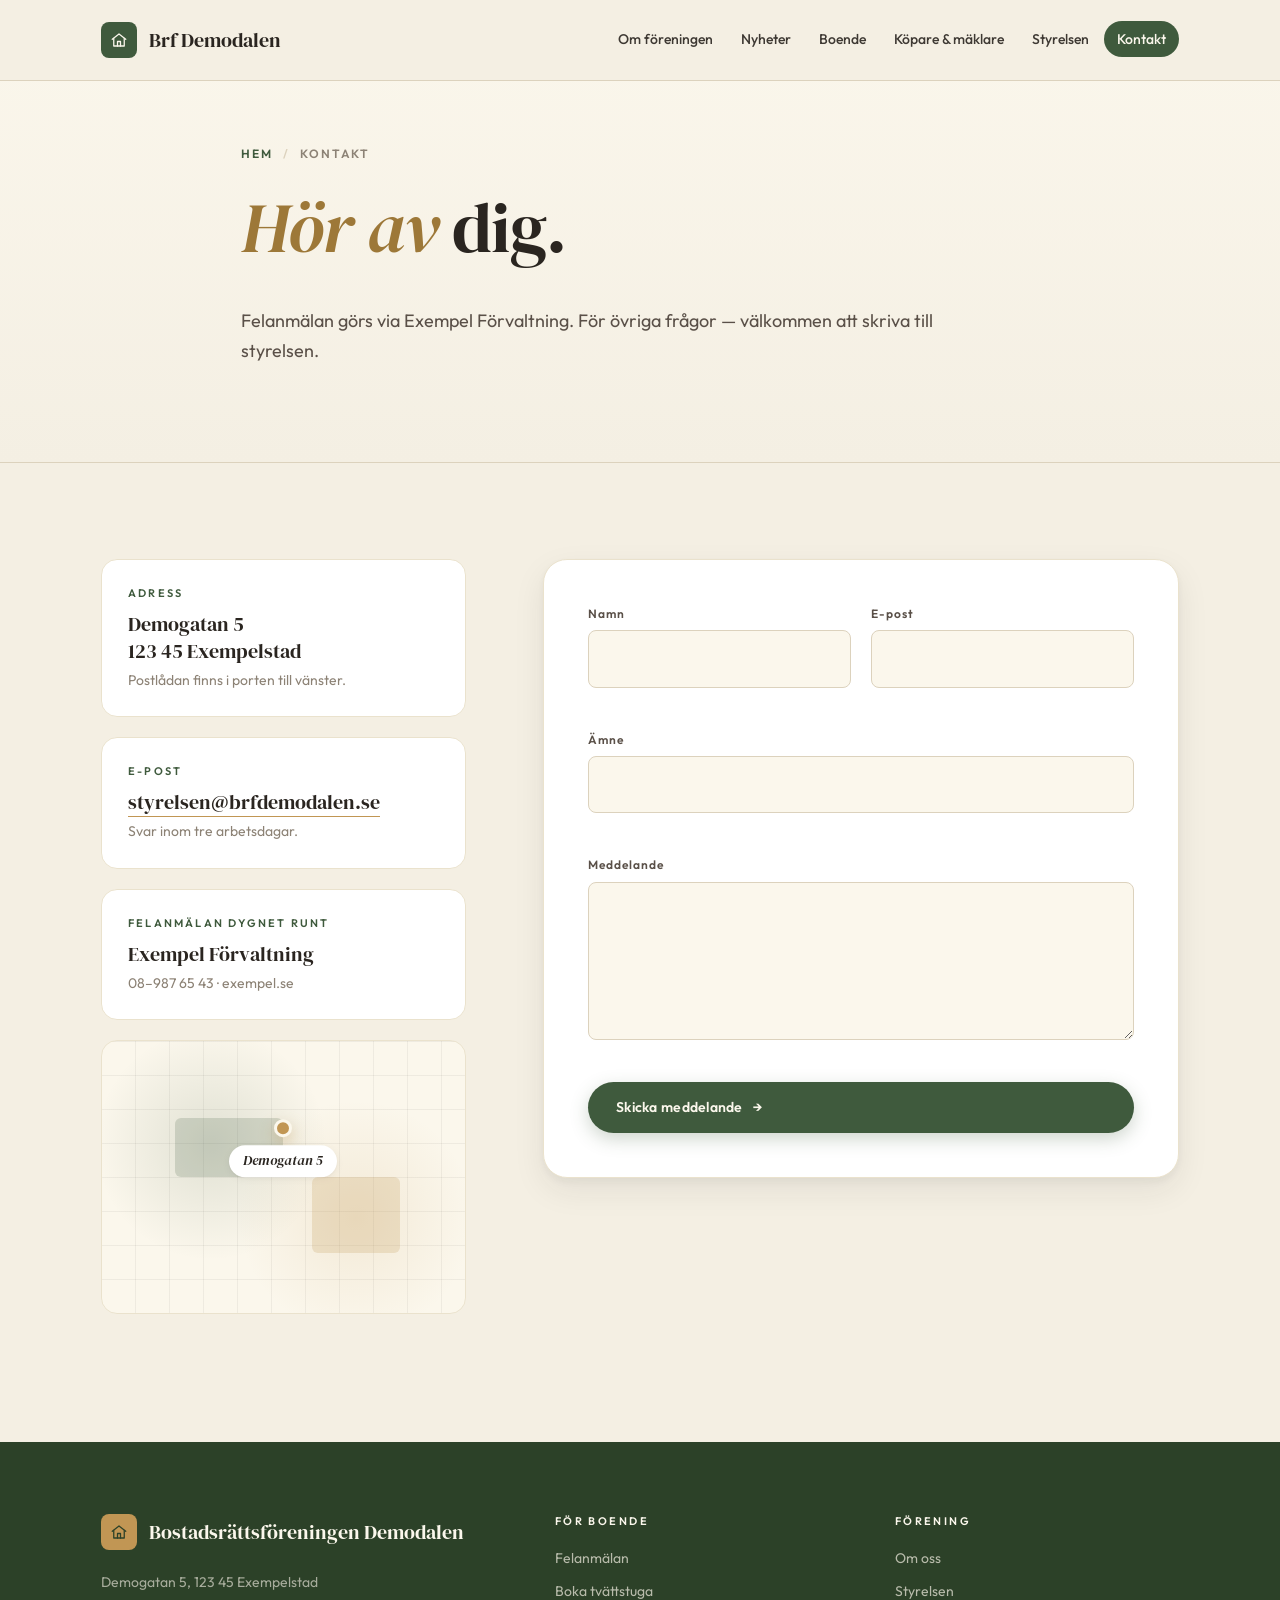
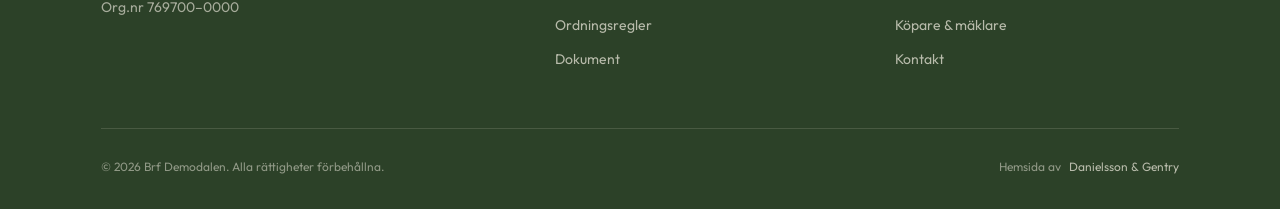
==== kontakt.html @ 68dda65b "Add files via upload" ====
<!DOCTYPE html>
<html lang="sv">
<head>
<meta charset="UTF-8" />
<meta name="viewport" content="width=device-width, initial-scale=1.0" />
<title>Kontakt — Brf Demodalen</title>
<meta name="description" content="Kontakta styrelsen i Brf Demodalen. Adress, e-post och kontaktformulär." />
<link rel="preconnect" href="https://fonts.googleapis.com" />
<link rel="preconnect" href="https://fonts.gstatic.com" crossorigin />
<link href="https://fonts.googleapis.com/css2?family=DM+Serif+Display:ital@0;1&family=Outfit:wght@300;400;500;600;700&display=swap" rel="stylesheet" />
<link rel="stylesheet" href="styles.css" />
</head>
<body class="subpage">

<nav class="nav" id="nav" aria-label="Huvudmeny">
  <div class="nav-inner">
    <a href="index.html" class="brand" aria-label="Brf Demodalen — hem">
      <span class="brand-mark"><svg viewBox="0 0 24 24" fill="none" stroke="currentColor" stroke-width="1.7" stroke-linecap="round" stroke-linejoin="round" aria-hidden="true"><path d="M3 11l9-7 9 7"/><path d="M5 10v10h14V10"/><path d="M10 20v-6h4v6"/></svg></span>
      <span>Brf Demodalen</span>
    </a>
    <ul class="nav-links" id="navLinks">
      <li><a href="om.html" data-nav>Om föreningen</a></li>
      <li><a href="nyheter.html" data-nav>Nyheter</a></li>
      <li><a href="boende.html" data-nav>Boende</a></li>
      <li><a href="kopare.html" data-nav>Köpare &amp; mäklare</a></li>
      <li><a href="styrelsen.html" data-nav>Styrelsen</a></li>
      <li><a href="kontakt.html" data-nav>Kontakt</a></li>
    </ul>
    <button class="nav-toggle" id="navToggle" aria-label="Öppna meny" aria-expanded="false"><span></span></button>
  </div>
</nav>

<header class="page-header">
  <div class="container">
    <span class="crumb"><a href="index.html">Hem</a><span class="sep">/</span><span>Kontakt</span></span>
    <h1><em>Hör av</em> dig.</h1>
    <p class="lede">Felanmälan görs via Exempel Förvaltning. För övriga frågor — välkommen att skriva till styrelsen.</p>
  </div>
</header>

<section class="first">
  <div class="container">
    <div class="contact-grid">
      <div class="contact-info reveal">
        <div class="info-block">
          <div class="info-label">Adress</div>
          <div class="info-value">Demogatan 5<br/>123 45 Exempelstad</div>
          <div class="info-sub">Postlådan finns i porten till vänster.</div>
        </div>
        <div class="info-block">
          <div class="info-label">E-post</div>
          <div class="info-value"><a href="mailto:styrelsen@brfdemodalen.se">styrelsen@brfdemodalen.se</a></div>
          <div class="info-sub">Svar inom tre arbetsdagar.</div>
        </div>
        <div class="info-block">
          <div class="info-label">Felanmälan dygnet runt</div>
          <div class="info-value">Exempel Förvaltning</div>
          <div class="info-sub">08–987 65 43 · exempel.se</div>
        </div>
        <div class="map" role="img" aria-label="Karta över Demogatan 5">
          <div class="map-pin">
            <div class="pin-dot"></div>
            <div class="pin-label">Demogatan 5</div>
          </div>
        </div>
      </div>

      <form class="contact-form reveal delay-1" id="contactForm" novalidate>
        <div class="form-row">
          <div class="field">
            <label for="f-name">Namn</label>
            <input id="f-name" name="name" type="text" autocomplete="name" required />
            <div class="err" data-err></div>
          </div>
          <div class="field">
            <label for="f-email">E-post</label>
            <input id="f-email" name="email" type="email" autocomplete="email" required />
            <div class="err" data-err></div>
          </div>
        </div>
        <div class="field">
          <label for="f-subject">Ämne</label>
          <input id="f-subject" name="subject" type="text" required />
          <div class="err" data-err></div>
        </div>
        <div class="field">
          <label for="f-message">Meddelande</label>
          <textarea id="f-message" name="message" rows="5" required></textarea>
          <div class="err" data-err></div>
        </div>
        <button type="submit" class="btn">Skicka meddelande</button>
        <div class="form-success" id="formSuccess">
          Tack för ditt meddelande. Styrelsen återkommer inom kort.
        </div>
      </form>
    </div>
  </div>
</section>

<footer>
  <div class="container">
    <div class="footer-grid">
      <div class="footer-brand">
        <div class="brand">
          <span class="brand-mark"><svg viewBox="0 0 24 24" fill="none" stroke="currentColor" stroke-width="1.7" stroke-linecap="round" stroke-linejoin="round" aria-hidden="true"><path d="M3 11l9-7 9 7"/><path d="M5 10v10h14V10"/><path d="M10 20v-6h4v6"/></svg></span>
          <span>Bostadsrättsföreningen Demodalen</span>
        </div>
        <p>Demogatan 5, 123 45 Exempelstad<br/>Org.nr 769700–0000</p>
      </div>
      <div class="footer-col">
        <h4>För boende</h4>
        <ul>
          <li><a href="boende.html">Felanmälan</a></li>
          <li><a href="boende.html">Boka tvättstuga</a></li>
          <li><a href="boende.html">Ordningsregler</a></li>
          <li><a href="boende.html">Dokument</a></li>
        </ul>
      </div>
      <div class="footer-col">
        <h4>Förening</h4>
        <ul>
          <li><a href="om.html">Om oss</a></li>
          <li><a href="styrelsen.html">Styrelsen</a></li>
          <li><a href="kopare.html">Köpare &amp; mäklare</a></li>
          <li><a href="kontakt.html">Kontakt</a></li>
        </ul>
      </div>
    </div>
    <div class="footer-bottom">
      <span>© <span id="year"></span> Brf Demodalen. Alla rättigheter förbehållna.</span>
      <span class="built">Hemsida av <a href="#" target="_blank" rel="noopener">Danielsson &amp; Gentry</a></span>
    </div>
  </div>
</footer>

<script src="script.js"></script>
</body>
</html>
---- styles.css ----
/* ========================================================
   Brf Demodalen — Botanical edition
   moss green + ivory + ochre, DM Serif Display + Outfit
   ======================================================== */

:root {
  /* Palette */
  --moss: #3F5A3D;
  --moss-deep: #2C4128;
  --moss-soft: #6F8A6A;
  --moss-mist: #DCE2D2;
  --ochre: #C19654;
  --ochre-deep: #9D7838;
  --ochre-soft: #E5D2A8;
  --rose: #C9755A;          /* secondary warm */
  --ink: #2A2520;
  --ink-soft: #5A5048;
  --ink-faint: #8C8275;
  --paper: #F4EFE3;         /* warm ivory */
  --paper-soft: #FBF7EC;
  --surface: #FFFFFF;
  --rule: #DCD2BD;
  --rule-soft: #EAE2CD;

  --shadow-sm: 0 1px 2px rgba(42, 37, 32, .04), 0 2px 8px rgba(42, 37, 32, .05);
  --shadow-md: 0 3px 8px rgba(42, 37, 32, .05), 0 12px 32px rgba(42, 37, 32, .08);
  --shadow-lg: 0 6px 14px rgba(42, 37, 32, .07), 0 24px 56px rgba(42, 37, 32, .12);

  /* Typography */
  --serif: "DM Serif Display", "Iowan Old Style", Georgia, serif;
  --sans: "Outfit", -apple-system, BlinkMacSystemFont, "Segoe UI", sans-serif;

  /* Layout */
  --container: 1180px;
  --gutter: clamp(20px, 4vw, 56px);
  --section-y: clamp(80px, 10vw, 132px);

  /* Radii */
  --r-sm: 8px;
  --r: 16px;
  --r-lg: 24px;
  --r-pill: 999px;
}

*, *::before, *::after { box-sizing: border-box; }
html { scroll-behavior: smooth; -webkit-text-size-adjust: 100%; }
body {
  margin: 0;
  font-family: var(--sans);
  font-size: 16px;
  line-height: 1.7;
  color: var(--ink);
  background: var(--paper);
  -webkit-font-smoothing: antialiased;
  text-rendering: optimizeLegibility;
}
img { max-width: 100%; display: block; }
a { color: inherit; text-decoration: none; }
button { font: inherit; cursor: pointer; border: 0; background: transparent; color: inherit; }
input, textarea, select { font: inherit; color: inherit; }
::selection { background: var(--moss); color: var(--paper-soft); }

/* ===== Type ===== */
h1, h2, h3, h4 {
  margin: 0;
  font-family: var(--serif);
  font-weight: 400;
  color: var(--ink);
  letter-spacing: -0.01em;
}
h1 { line-height: 1; }
h2 { font-size: clamp(2.125rem, 4.4vw, 3.5rem); line-height: 1.08; }
h3 { font-size: 1.4rem; line-height: 1.25; }
h4 { font-size: 0.9rem; line-height: 1.35; font-weight: 600; font-family: var(--sans); letter-spacing: 0.01em; }
p { margin: 0 0 1em; }
p:last-child { margin-bottom: 0; }
em { font-style: italic; color: var(--ochre-deep); }

.eyebrow {
  display: inline-flex;
  align-items: center;
  gap: 12px;
  font-family: var(--sans);
  font-size: 12px;
  letter-spacing: 0.22em;
  text-transform: uppercase;
  font-weight: 600;
  color: var(--moss);
}
.eyebrow::before {
  content: "";
  width: 26px; height: 1.5px;
  background: var(--moss);
}

.lede {
  font-size: 1.125rem;
  color: var(--ink-soft);
  max-width: 62ch;
  line-height: 1.7;
  font-weight: 400;
}

/* ===== Layout ===== */
.container { max-width: var(--container); margin: 0 auto; padding: 0 var(--gutter); }
section { padding: var(--section-y) 0; position: relative; }
.section-head { display: grid; gap: 22px; max-width: 720px; margin-bottom: clamp(44px, 6vw, 72px); }
section.first { padding-top: clamp(56px, 8vw, 96px); }

/* ===== Nav ===== */
.nav {
  position: fixed;
  top: 0; left: 0; right: 0;
  z-index: 50;
  transition: background-color .3s ease, box-shadow .3s ease, color .3s ease;
  color: #fff;
}
.nav-inner {
  display: flex;
  align-items: center;
  justify-content: space-between;
  padding: 22px var(--gutter);
  max-width: var(--container);
  margin: 0 auto;
}
.brand {
  display: flex;
  align-items: center;
  gap: 12px;
  font-family: var(--serif);
  font-size: 1.25rem;
  font-weight: 400;
  letter-spacing: 0;
  white-space: nowrap;
}
.brand-mark {
  width: 36px; height: 36px;
  display: grid; place-items: center;
  background: var(--moss);
  color: var(--paper-soft);
  border-radius: var(--r-sm);
}
.brand-mark svg { width: 18px; height: 18px; }

.nav-links {
  display: flex;
  align-items: center;
  gap: 2px;
  list-style: none;
  margin: 0; padding: 0;
  font-size: 14px;
  font-weight: 500;
  white-space: nowrap;
}
.nav-links a {
  padding: 9px 13px;
  border-radius: var(--r-pill);
  opacity: .9;
  transition: background-color .2s ease, color .2s ease, opacity .2s ease;
}
.nav-links a:hover { opacity: 1; background: rgba(255,255,255,.14); }
.nav-links a.active {
  opacity: 1;
  background: var(--moss);
  color: var(--paper-soft);
}

.nav.scrolled,
body.subpage .nav {
  background: rgba(244, 239, 227, .94);
  backdrop-filter: saturate(160%) blur(14px);
  -webkit-backdrop-filter: saturate(160%) blur(14px);
  color: var(--ink);
  box-shadow: 0 1px 0 var(--rule);
}
.nav.scrolled .nav-links a:hover,
body.subpage .nav .nav-links a:hover { background: var(--moss-mist); }
.nav.scrolled .nav-links a.active,
body.subpage .nav .nav-links a.active { background: var(--moss); color: var(--paper-soft); }

.nav-toggle {
  display: none;
  width: 44px; height: 44px;
  align-items: center; justify-content: center;
  border-radius: var(--r-pill);
}
.nav-toggle span {
  display: block; width: 22px; height: 2px;
  background: currentColor; position: relative;
  transition: transform .25s ease, background .2s ease;
}
.nav-toggle span::before,
.nav-toggle span::after {
  content: ""; position: absolute; left: 0; right: 0; height: 2px;
  background: currentColor; transition: transform .25s ease;
}
.nav-toggle span::before { top: -7px; }
.nav-toggle span::after  { top:  7px; }
body.menu-open .nav-toggle span { background: transparent; }
body.menu-open .nav-toggle span::before { transform: translateY(7px) rotate(45deg); }
body.menu-open .nav-toggle span::after  { transform: translateY(-7px) rotate(-45deg); }

/* ===== Hero (start page) ===== */
.hero {
  position: relative;
  min-height: 100vh;
  display: grid;
  align-items: end;
  overflow: hidden;
  color: var(--paper-soft);
  padding: 0;
}
.hero-img {
  position: absolute; inset: 0;
  background-image: url("https://images.unsplash.com/photo-1605276374104-dee2a0ed3cd6?w=2400&q=80&auto=format&fit=crop");
  background-size: cover;
  background-position: center 55%;
}
.hero-overlay {
  position: absolute; inset: 0;
  background:
    linear-gradient(180deg, rgba(44,65,40,.35) 0%, rgba(44,65,40,.20) 35%, rgba(44,65,40,.55) 78%, rgba(44,65,40,.82) 100%);
}
.hero-content {
  position: relative;
  padding: clamp(140px, 16vh, 200px) var(--gutter) clamp(88px, 12vh, 140px);
  max-width: var(--container);
  margin: 0 auto;
  width: 100%;
}
.hero-eyebrow {
  display: inline-flex;
  align-items: center;
  gap: 14px;
  font-family: var(--sans);
  font-size: 12px;
  letter-spacing: 0.28em;
  text-transform: uppercase;
  font-weight: 600;
  color: var(--ochre-soft);
  margin-bottom: 28px;
}
.hero-eyebrow::before {
  content: "";
  width: 32px; height: 1.5px;
  background: var(--ochre);
}
.hero h1 {
  font-family: var(--serif);
  color: var(--paper-soft);
  font-size: clamp(3rem, 7.5vw, 6rem);
  line-height: 1.02;
  letter-spacing: -0.015em;
  margin-bottom: 28px;
  max-width: 14ch;
  font-weight: 400;
}
.hero h1 em {
  font-style: italic;
  color: var(--ochre-soft);
}
.hero-tagline {
  font-size: 1.125rem;
  color: rgba(244, 239, 227, .85);
  margin-bottom: 40px;
  max-width: 42ch;
  line-height: 1.6;
}
.hero-cta {
  display: inline-flex;
  align-items: center;
  gap: 10px;
  padding: 15px 28px;
  background: var(--paper-soft);
  color: var(--ink);
  border-radius: var(--r-pill);
  font-weight: 600;
  font-size: 14px;
  letter-spacing: 0.01em;
  transition: background .2s ease, transform .2s ease, color .2s ease;
}
.hero-cta:hover { background: var(--ochre); color: var(--ink); transform: translateY(-2px); }
.hero-cta::after { content: "→"; transition: transform .2s ease; }
.hero-cta:hover::after { transform: translateX(4px); }

.hero-meta {
  position: absolute;
  bottom: 28px;
  left: 0; right: 0;
  display: flex;
  justify-content: space-between;
  padding: 0 var(--gutter);
  font-size: 12px;
  letter-spacing: 0.18em;
  text-transform: uppercase;
  color: rgba(244,239,227,.72);
  font-weight: 500;
}

/* ===== Page header (subpages) ===== */
.page-header {
  padding-top: clamp(140px, 16vh, 200px);
  padding-bottom: clamp(56px, 8vw, 96px);
  background: linear-gradient(180deg, var(--paper-soft) 0%, var(--paper) 100%);
  position: relative;
}
.page-header::after {
  content: "";
  position: absolute;
  left: 0; right: 0; bottom: 0;
  height: 1px;
  background: var(--rule);
}
.page-header .container { display: grid; gap: 22px; max-width: 900px; }
.page-header .crumb {
  display: inline-flex;
  align-items: center;
  gap: 10px;
  font-size: 12px;
  letter-spacing: 0.16em;
  text-transform: uppercase;
  font-weight: 600;
  color: var(--ink-faint);
}
.page-header .crumb a { color: var(--moss); }
.page-header .crumb a:hover { color: var(--ink); }
.page-header .crumb .sep { color: var(--rule); }
.page-header h1 {
  font-family: var(--serif);
  font-weight: 400;
  font-size: clamp(2.5rem, 5.5vw, 4.5rem);
  line-height: 1.2;
  letter-spacing: -0.015em;
  max-width: 18ch;
  color: var(--ink);
  padding-bottom: 0.18em;
}
.page-header h1 em { font-style: italic; color: var(--ochre-deep); }

/* ===== About / facts ===== */
.about-grid {
  display: grid;
  grid-template-columns: 1.05fr 1fr;
  gap: clamp(40px, 6vw, 96px);
  align-items: start;
}
.about-copy p {
  font-size: 1.0625rem;
  line-height: 1.8;
  color: var(--ink-soft);
}
.about-copy p + p { margin-top: 1.1em; }

.facts {
  display: grid;
  grid-template-columns: 1fr 1fr;
  gap: 16px;
}
.fact {
  background: var(--surface);
  padding: 30px 28px;
  border-radius: var(--r);
  display: flex;
  flex-direction: column;
  gap: 16px;
  min-height: 200px;
  border: 1px solid var(--rule-soft);
  transition: transform .25s ease, box-shadow .25s ease, border-color .25s ease;
}
.fact:hover {
  transform: translateY(-3px);
  border-color: var(--moss-soft);
  box-shadow: var(--shadow-md);
}
.fact-icon {
  width: 44px; height: 44px;
  display: grid; place-items: center;
  background: var(--moss-mist);
  color: var(--moss-deep);
  border-radius: var(--r-sm);
}
.fact-icon svg { width: 22px; height: 22px; }
.fact-value {
  font-family: var(--serif);
  font-size: 2.5rem;
  line-height: 1;
  color: var(--ink);
  font-weight: 400;
}
.fact-label {
  font-size: 12px;
  letter-spacing: 0.16em;
  text-transform: uppercase;
  color: var(--ink-faint);
  margin-top: auto;
  font-weight: 600;
}

/* ===== News ===== */
.news { background: var(--paper-soft); }
.news-head {
  display: flex;
  align-items: flex-end;
  justify-content: space-between;
  gap: 32px;
  margin-bottom: clamp(40px, 6vw, 64px);
}
.news-head .section-head { margin-bottom: 0; }
.news-grid {
  display: grid;
  grid-template-columns: repeat(3, 1fr);
  gap: 22px;
}
.news-card {
  background: var(--surface);
  border-radius: var(--r);
  padding: 32px 28px;
  display: flex;
  flex-direction: column;
  gap: 14px;
  border: 1px solid var(--rule-soft);
  transition: transform .25s ease, box-shadow .25s ease, border-color .25s ease;
}
.news-card:hover {
  transform: translateY(-3px);
  border-color: var(--moss-soft);
  box-shadow: var(--shadow-md);
}
.news-date {
  display: inline-flex;
  align-self: flex-start;
  align-items: center;
  gap: 8px;
  font-size: 12px;
  letter-spacing: 0.16em;
  text-transform: uppercase;
  color: var(--moss);
  font-weight: 600;
}
.news-date::before {
  content: "";
  width: 6px; height: 6px;
  background: var(--ochre);
  border-radius: 50%;
}
.news-card h3 { font-family: var(--serif); font-size: 1.5rem; line-height: 1.2; font-weight: 400; }
.news-card p { color: var(--ink-soft); font-size: 0.97rem; line-height: 1.7; }
.news-link {
  margin-top: auto;
  padding-top: 12px;
  font-size: 13px;
  color: var(--moss);
  font-weight: 600;
  letter-spacing: 0.02em;
  display: inline-flex;
  align-items: center;
  gap: 8px;
}
.news-link::after { content: "→"; transition: transform .2s ease; }
.news-card:hover .news-link { color: var(--moss-deep); }
.news-card:hover .news-link::after { transform: translateX(4px); }

/* ===== Resident grid ===== */
.resident-grid {
  display: grid;
  grid-template-columns: repeat(3, 1fr);
  gap: 18px;
}
.resident-card {
  background: var(--surface);
  border: 1px solid var(--rule-soft);
  border-radius: var(--r);
  padding: 32px 28px;
  display: flex;
  flex-direction: column;
  gap: 22px;
  min-height: 230px;
  transition: border-color .25s ease, transform .25s ease, box-shadow .25s ease;
  position: relative;
  overflow: hidden;
}
.resident-card::before {
  content: "";
  position: absolute;
  left: 0; top: 0; bottom: 0;
  width: 4px;
  background: var(--moss);
  transform: scaleY(0);
  transform-origin: top;
  transition: transform .3s ease;
}
.resident-card:hover {
  border-color: var(--moss-soft);
  transform: translateY(-3px);
  box-shadow: var(--shadow-md);
}
.resident-card:hover::before { transform: scaleY(1); }
.resident-icon {
  width: 54px; height: 54px;
  display: grid; place-items: center;
  background: var(--moss-mist);
  color: var(--moss-deep);
  border-radius: var(--r-sm);
  transition: background .25s ease, color .25s ease;
}
.resident-icon svg { width: 26px; height: 26px; }
.resident-card:hover .resident-icon { background: var(--moss); color: var(--paper-soft); }

.resident-label {
  font-family: var(--serif);
  font-size: 1.4rem;
  color: var(--ink);
  font-weight: 400;
  line-height: 1.2;
}
.resident-meta {
  margin-top: auto;
  font-size: 13px;
  color: var(--ink-faint);
  display: flex;
  justify-content: space-between;
  align-items: center;
}
.resident-meta .arrow { color: var(--moss); transition: transform .2s ease; }
.resident-card:hover .arrow { transform: translateX(4px); }

/* ===== Buyers ===== */
.buyers {
  background: var(--moss);
  color: rgba(244,239,227,.9);
  position: relative;
}
/* Soft botanical wash */
.buyers::before {
  content: "";
  position: absolute;
  inset: 0;
  background:
    radial-gradient(circle at 85% 12%, rgba(193,150,84,.18) 0%, transparent 35%),
    radial-gradient(circle at 8% 90%, rgba(193,150,84,.12) 0%, transparent 35%);
  pointer-events: none;
}
.buyers .container { position: relative; }
.buyers h2 { color: var(--paper-soft); }
.buyers .eyebrow { color: var(--ochre-soft); }
.buyers .eyebrow::before { background: var(--ochre); }
.buyers .lede { color: rgba(244,239,227,.78); }

.buyers-grid {
  display: grid;
  grid-template-columns: 1.15fr 1fr;
  gap: clamp(40px, 6vw, 96px);
  align-items: start;
}
.buyers-stats {
  display: grid;
  grid-template-columns: 1fr 1fr 1fr;
  gap: 16px;
  margin-top: 48px;
}
.stat {
  background: rgba(255,255,255,.08);
  border-radius: var(--r);
  padding: 26px 22px;
  border: 1px solid rgba(255,255,255,.1);
}
.stat-value {
  font-family: var(--serif);
  font-size: 2.5rem;
  color: var(--paper-soft);
  line-height: 1;
  margin-bottom: 12px;
  font-weight: 400;
}
.stat-value sup {
  font-size: 0.42em;
  color: var(--ochre-soft);
  font-style: italic;
  margin-left: 3px;
  top: -1em;
  font-family: var(--sans);
  font-weight: 500;
}
.stat-label {
  font-size: 11px;
  letter-spacing: 0.2em;
  text-transform: uppercase;
  color: rgba(244,239,227,.62);
  font-weight: 600;
}

.downloads {
  display: flex;
  flex-direction: column;
  gap: 12px;
}
.download {
  background: rgba(255,255,255,.08);
  border-radius: var(--r);
  padding: 20px 22px;
  display: flex;
  align-items: center;
  gap: 18px;
  border: 1px solid rgba(255,255,255,.1);
  transition: background .25s ease, transform .2s ease;
}
.download:hover { background: rgba(255,255,255,.16); transform: translateX(4px); }
.download-icon {
  width: 46px; height: 46px;
  display: grid; place-items: center;
  background: var(--ochre);
  color: var(--moss-deep);
  border-radius: var(--r-sm);
  flex-shrink: 0;
}
.download-icon svg { width: 22px; height: 22px; }
.download-body { flex: 1; }
.download-title {
  font-family: var(--serif);
  font-size: 1.125rem;
  color: var(--paper-soft);
  line-height: 1.25;
  margin-bottom: 2px;
  font-weight: 400;
}
.download-meta {
  font-size: 11px;
  letter-spacing: 0.16em;
  text-transform: uppercase;
  color: rgba(244,239,227,.6);
  font-weight: 600;
}
.download-arrow { color: var(--ochre-soft); font-size: 22px; }

/* ===== Board ===== */
.board-grid {
  display: grid;
  grid-template-columns: repeat(5, 1fr);
  gap: 16px;
}
.board-card {
  background: var(--surface);
  border-radius: var(--r);
  border: 1px solid var(--rule-soft);
  padding: 28px 22px;
  display: flex;
  flex-direction: column;
  align-items: center;
  text-align: center;
  gap: 16px;
  min-height: 250px;
  transition: transform .25s ease, box-shadow .25s ease, border-color .25s ease;
}
.board-card:hover {
  transform: translateY(-3px);
  border-color: var(--moss-soft);
  box-shadow: var(--shadow-md);
}
.avatar {
  width: 72px; height: 72px;
  border-radius: 50%;
  background: var(--moss-mist);
  color: var(--moss-deep);
  display: grid;
  place-items: center;
  font-family: var(--serif);
  font-size: 1.5rem;
  font-weight: 400;
  letter-spacing: 0.02em;
  border: 2px solid var(--surface);
  box-shadow: 0 0 0 1px var(--rule-soft);
}
.board-name {
  font-family: var(--serif);
  font-size: 1.125rem;
  color: var(--ink);
  line-height: 1.25;
  font-weight: 400;
}
.board-role {
  font-size: 11px;
  letter-spacing: 0.2em;
  text-transform: uppercase;
  color: var(--ochre-deep);
  margin-top: -8px;
  font-weight: 600;
}
.board-tenure {
  font-size: 13px;
  color: var(--ink-faint);
  margin-top: auto;
}

/* ===== Contact ===== */
.contact-grid {
  display: grid;
  grid-template-columns: 1fr 1.2fr;
  gap: clamp(40px, 6vw, 80px);
  align-items: start;
}
.contact-info {
  display: flex;
  flex-direction: column;
  gap: 20px;
}
.info-block {
  background: var(--surface);
  padding: 24px 26px;
  border-radius: var(--r);
  border: 1px solid var(--rule-soft);
}
.info-block .info-label {
  font-size: 11px;
  letter-spacing: 0.2em;
  text-transform: uppercase;
  color: var(--moss);
  margin-bottom: 8px;
  font-weight: 600;
}
.info-block .info-value {
  font-family: var(--serif);
  font-size: 1.25rem;
  color: var(--ink);
  line-height: 1.35;
  font-weight: 400;
}
.info-block .info-value a {
  border-bottom: 1.5px solid var(--ochre);
  transition: color .2s ease, border-color .2s ease;
}
.info-block .info-value a:hover { color: var(--moss); border-bottom-color: var(--moss); }
.info-block .info-sub {
  font-size: 14px;
  color: var(--ink-faint);
  margin-top: 4px;
}

.map {
  aspect-ratio: 4/3;
  border-radius: var(--r);
  overflow: hidden;
  position: relative;
  background:
    radial-gradient(circle at 30% 38%, rgba(63, 90, 61, .14) 0%, transparent 38%),
    radial-gradient(circle at 70% 65%, rgba(193, 150, 84, .14) 0%, transparent 38%),
    repeating-linear-gradient(0deg, transparent 0, transparent 33px, rgba(42,37,32,.06) 33px, rgba(42,37,32,.06) 34px),
    repeating-linear-gradient(90deg, transparent 0, transparent 33px, rgba(42,37,32,.06) 33px, rgba(42,37,32,.06) 34px),
    var(--paper-soft);
  border: 1px solid var(--rule-soft);
}
.map::before {
  content: "";
  position: absolute;
  left: 20%; top: 28%; width: 30%; height: 22%;
  background: rgba(63, 90, 61, .18);
  border-radius: 6px;
}
.map::after {
  content: "";
  position: absolute;
  right: 18%; bottom: 22%; width: 24%; height: 28%;
  background: rgba(193, 150, 84, .22);
  border-radius: 6px;
}
.map-pin {
  position: absolute;
  left: 50%; top: 50%;
  transform: translate(-50%, -100%);
  text-align: center;
}
.map-pin .pin-dot {
  width: 18px; height: 18px;
  border-radius: 50%;
  background: var(--ochre);
  border: 3px solid var(--paper-soft);
  margin: 0 auto 8px;
  box-shadow: 0 6px 16px rgba(193,150,84,.45);
}
.map-pin .pin-label {
  font-family: var(--serif);
  font-style: italic;
  font-size: 14px;
  background: var(--surface);
  padding: 4px 14px;
  border-radius: var(--r-pill);
  white-space: nowrap;
  box-shadow: var(--shadow-sm);
  color: var(--ink);
}

.contact-form {
  background: var(--surface);
  padding: clamp(28px, 4vw, 44px);
  border-radius: var(--r-lg);
  border: 1px solid var(--rule-soft);
  box-shadow: var(--shadow-md);
  display: grid;
  gap: 20px;
}
.form-row { display: grid; gap: 20px; grid-template-columns: 1fr 1fr; }
.field { display: flex; flex-direction: column; gap: 6px; }
.field label {
  font-size: 12px;
  letter-spacing: 0.08em;
  color: var(--ink-soft);
  font-weight: 600;
}
.field input,
.field textarea,
.field select {
  background: var(--paper-soft);
  border: 1.5px solid var(--rule);
  padding: 14px 16px;
  font-size: 1rem;
  color: var(--ink);
  transition: border-color .2s ease, background .2s ease;
  border-radius: var(--r-sm);
  outline: none;
}
.field textarea { resize: vertical; min-height: 140px; line-height: 1.6; }
.field input:focus,
.field textarea:focus,
.field select:focus { border-color: var(--moss); background: var(--surface); }
.field.invalid input,
.field.invalid textarea { border-color: #B23B1F; }
.field .err {
  font-size: 12px;
  color: #B23B1F;
  min-height: 14px;
  margin-top: 2px;
  font-weight: 500;
}

.btn {
  display: inline-flex;
  align-items: center;
  gap: 10px;
  padding: 14px 28px;
  background: var(--moss);
  color: var(--paper-soft);
  border-radius: var(--r-pill);
  font-size: 14px;
  font-weight: 600;
  letter-spacing: 0.02em;
  transition: background .2s ease, transform .2s ease, box-shadow .2s ease;
  align-self: start;
  box-shadow: 0 6px 18px rgba(63,90,61,.25);
}
.btn:hover { background: var(--moss-deep); transform: translateY(-2px); box-shadow: 0 10px 24px rgba(63,90,61,.32); }
.btn::after { content: "→"; transition: transform .2s ease; }
.btn:hover::after { transform: translateX(4px); }
.btn-ghost {
  background: transparent;
  color: var(--ink);
  border: 1.5px solid var(--ink);
  box-shadow: none;
}
.btn-ghost:hover { background: var(--ink); color: var(--paper-soft); box-shadow: none; }

.form-success {
  margin-top: 4px;
  padding: 16px 20px;
  background: rgba(63, 90, 61, .10);
  border-left: 3px solid var(--moss);
  border-radius: var(--r-sm);
  color: var(--moss-deep);
  font-size: 14px;
  font-weight: 500;
  display: none;
}
.form-success.show { display: block; }

/* ===== Footer ===== */
footer {
  background: var(--moss-deep);
  color: rgba(244,239,227,.78);
  padding: 72px 0 32px;
  position: relative;
}
.footer-grid {
  display: grid;
  grid-template-columns: 1.4fr 1fr 1fr;
  gap: 56px;
  padding-bottom: 56px;
  border-bottom: 1px solid rgba(244,239,227,.14);
}
.footer-brand .brand { color: var(--paper-soft); margin-bottom: 20px; }
.footer-brand .brand-mark { background: var(--ochre); color: var(--moss-deep); }
.footer-brand p { font-size: 14px; line-height: 1.8; color: rgba(244,239,227,.62); }
.footer-col h4 {
  color: var(--paper-soft);
  font-family: var(--sans);
  font-size: 11px;
  letter-spacing: 0.22em;
  text-transform: uppercase;
  font-weight: 600;
  margin-bottom: 18px;
}
.footer-col ul {
  list-style: none;
  padding: 0; margin: 0;
  display: flex;
  flex-direction: column;
  gap: 10px;
  font-size: 14px;
}
.footer-col ul a { color: rgba(244,239,227,.7); transition: color .2s ease; }
.footer-col ul a:hover { color: var(--ochre-soft); }
.footer-bottom {
  padding-top: 28px;
  display: flex;
  justify-content: space-between;
  align-items: center;
  font-size: 12px;
  color: rgba(244,239,227,.5);
}
.footer-bottom a { color: rgba(244,239,227,.7); }
.footer-bottom a:hover { color: var(--ochre-soft); }
.footer-bottom .built { display: inline-flex; align-items: center; gap: 8px; }

/* ===== Reveal ===== */
.reveal {
  opacity: 0;
  transform: translateY(20px);
  transition: opacity .9s cubic-bezier(.2,.7,.2,1), transform .9s cubic-bezier(.2,.7,.2,1);
  will-change: opacity, transform;
}
.reveal.in { opacity: 1; transform: none; }
.reveal.delay-1 { transition-delay: .08s; }
.reveal.delay-2 { transition-delay: .16s; }
.reveal.delay-3 { transition-delay: .24s; }

/* ===== Responsive ===== */
@media (max-width: 1024px) {
  .about-grid { grid-template-columns: 1fr; }
  .news-grid { grid-template-columns: 1fr 1fr; }
  .resident-grid { grid-template-columns: 1fr 1fr; }
  .buyers-grid { grid-template-columns: 1fr; }
  .board-grid { grid-template-columns: repeat(3, 1fr); }
  .contact-grid { grid-template-columns: 1fr; }
}
@media (max-width: 980px) {
  .nav-toggle { display: inline-flex; }
  .nav-links {
    position: fixed; inset: 0;
    background: var(--paper); color: var(--ink);
    flex-direction: column;
    justify-content: center;
    gap: 12px;
    font-family: var(--serif);
    font-size: 1.6rem;
    transform: translateX(100%);
    transition: transform .35s ease;
    padding: var(--gutter);
  }
  body.menu-open .nav-links { transform: translateX(0); }
  body.menu-open { overflow: hidden; }
  .nav-links a {
    padding: 14px 22px;
    border-radius: var(--r-pill);
  }
}
@media (max-width: 760px) {
  .hero { min-height: 90vh; }
  .hero h1 { max-width: 18ch; }
  .facts { grid-template-columns: 1fr; }
  .news-grid { grid-template-columns: 1fr; }
  .resident-grid { grid-template-columns: 1fr; }
  .board-grid { grid-template-columns: 1fr 1fr; }
  .buyers-stats { grid-template-columns: 1fr; }
  .form-row { grid-template-columns: 1fr; }
  .footer-grid { grid-template-columns: 1fr; gap: 40px; }
  .footer-bottom { flex-direction: column; gap: 12px; align-items: flex-start; }
  .news-head { flex-direction: column; align-items: flex-start; }
  .hero-meta { font-size: 10px; }
}
@media (prefers-reduced-motion: reduce) {
  .reveal { opacity: 1; transform: none; transition: none; }
  html { scroll-behavior: auto; }
}
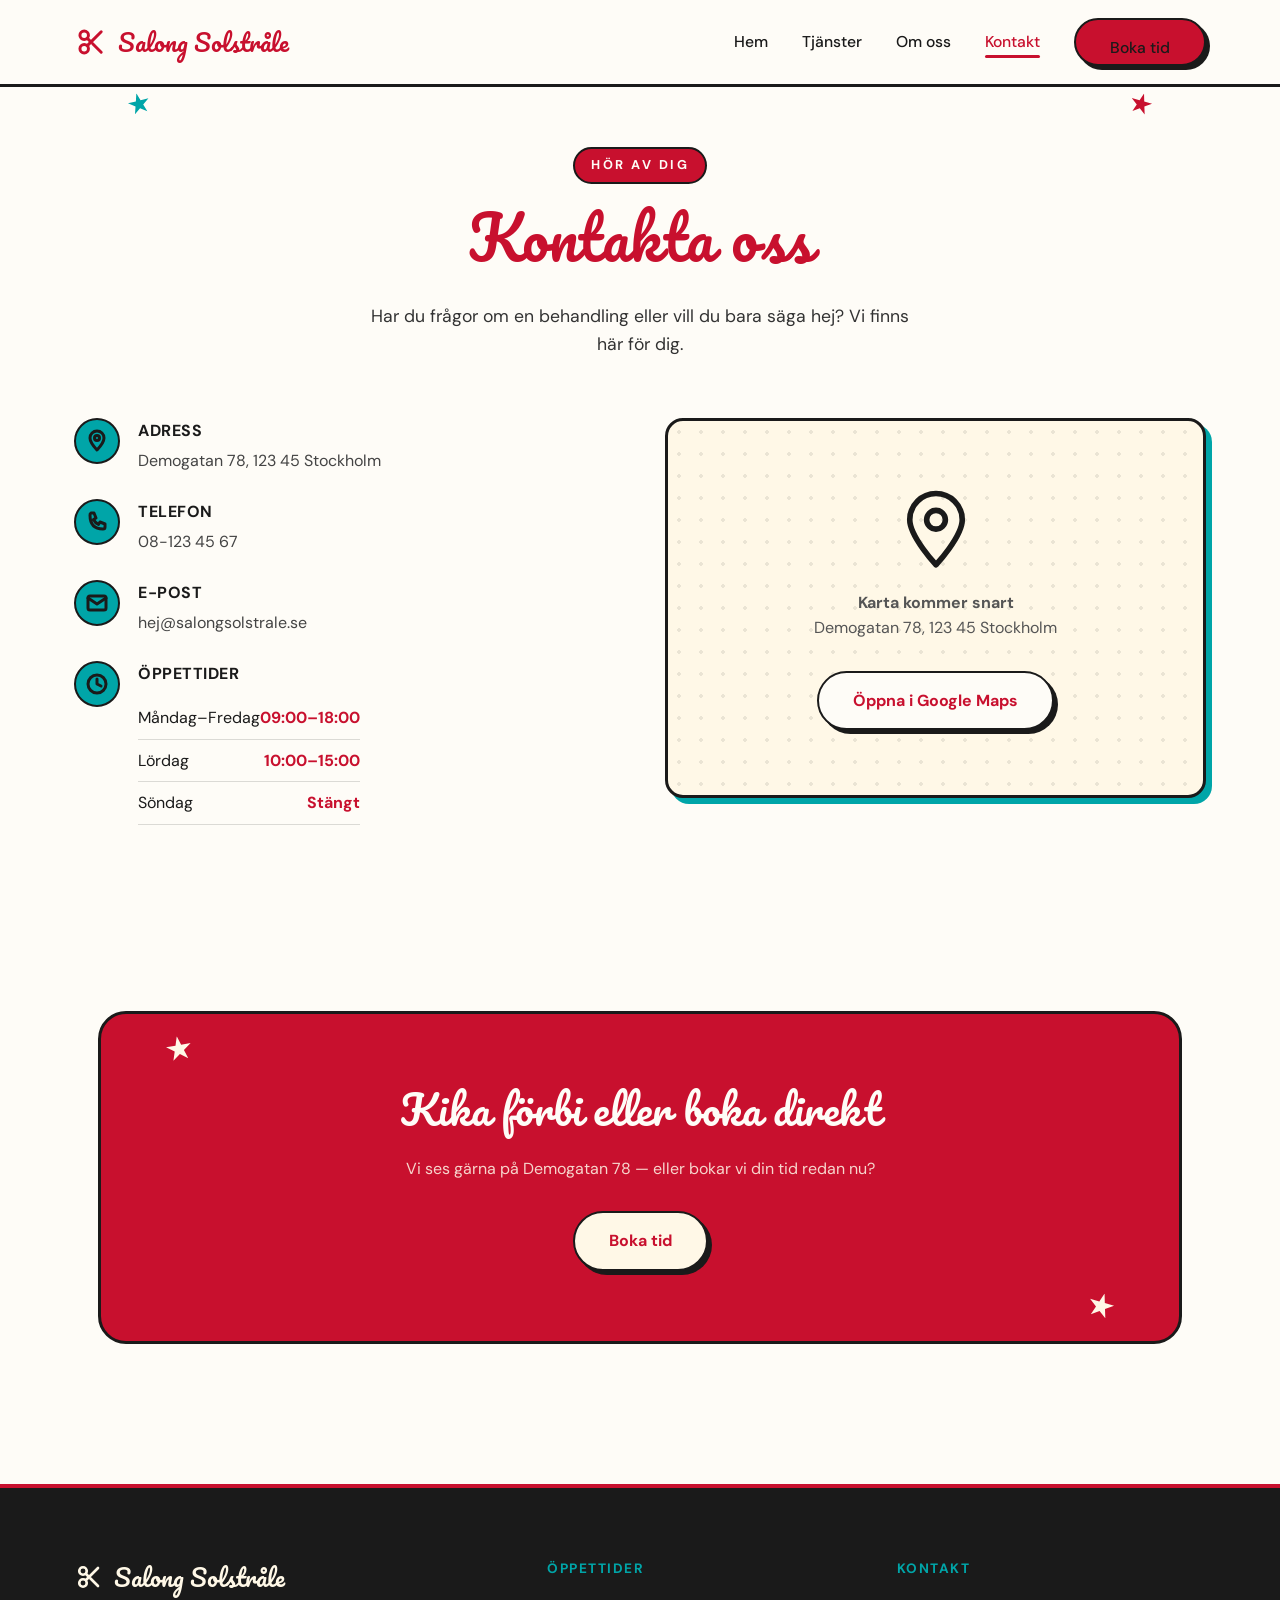
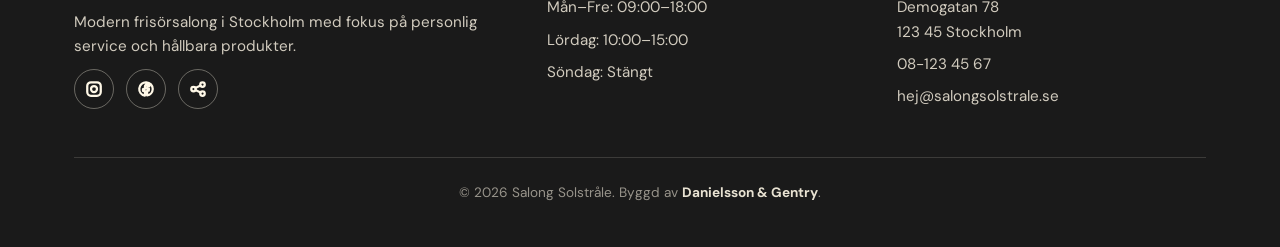
==== commit 519b4e49: "Add files via upload" ====
--- a/kontakt.html
+++ b/kontakt.html
@@ -1,98 +1,119 @@
 <!DOCTYPE html>
 <html lang="sv">
 <head>
-<meta charset="UTF-8" />
-<meta name="viewport" content="width=device-width, initial-scale=1.0" />
-<title>Kontakt — Brf Demodalen</title>
-<meta name="description" content="Kontakta styrelsen i Brf Demodalen. Adress, e-post och kontaktformulär." />
-<link rel="preconnect" href="https://fonts.googleapis.com" />
-<link rel="preconnect" href="https://fonts.gstatic.com" crossorigin />
-<link href="https://fonts.googleapis.com/css2?family=DM+Serif+Display:ital@0;1&family=Outfit:wght@300;400;500;600;700&display=swap" rel="stylesheet" />
-<link rel="stylesheet" href="styles.css" />
+<meta charset="UTF-8">
+<meta name="viewport" content="width=device-width, initial-scale=1.0">
+<title>Kontakt — Salong Solstråle</title>
+<link rel="stylesheet" href="styles.css">
 </head>
-<body class="subpage">
+<body>
 
-<nav class="nav" id="nav" aria-label="Huvudmeny">
-  <div class="nav-inner">
-    <a href="index.html" class="brand" aria-label="Brf Demodalen — hem">
-      <span class="brand-mark"><svg viewBox="0 0 24 24" fill="none" stroke="currentColor" stroke-width="1.7" stroke-linecap="round" stroke-linejoin="round" aria-hidden="true"><path d="M3 11l9-7 9 7"/><path d="M5 10v10h14V10"/><path d="M10 20v-6h4v6"/></svg></span>
-      <span>Brf Demodalen</span>
+<header class="navbar">
+  <div class="navbar-inner">
+    <a href="index.html" class="logo">
+      <svg viewBox="0 0 40 40" fill="none" stroke="currentColor" stroke-width="3.5" stroke-linecap="round" stroke-linejoin="round">
+        <circle cx="12" cy="12" r="5"/><circle cx="12" cy="28" r="5"/>
+        <line x1="32" y1="8" x2="16" y2="24"/><line x1="16" y1="16" x2="20" y2="20"/><line x1="22" y1="22" x2="32" y2="32"/>
+      </svg>
+      Salong Solstråle
     </a>
-    <ul class="nav-links" id="navLinks">
-      <li><a href="om.html" data-nav>Om föreningen</a></li>
-      <li><a href="nyheter.html" data-nav>Nyheter</a></li>
-      <li><a href="boende.html" data-nav>Boende</a></li>
-      <li><a href="kopare.html" data-nav>Köpare &amp; mäklare</a></li>
-      <li><a href="styrelsen.html" data-nav>Styrelsen</a></li>
-      <li><a href="kontakt.html" data-nav>Kontakt</a></li>
-    </ul>
-    <button class="nav-toggle" id="navToggle" aria-label="Öppna meny" aria-expanded="false"><span></span></button>
-  </div>
-</nav>
-
-<header class="page-header">
-  <div class="container">
-    <span class="crumb"><a href="index.html">Hem</a><span class="sep">/</span><span>Kontakt</span></span>
-    <h1><em>Hör av</em> dig.</h1>
-    <p class="lede">Felanmälan görs via Exempel Förvaltning. För övriga frågor — välkommen att skriva till styrelsen.</p>
+    <nav>
+      <ul class="nav-links">
+        <li><a href="index.html">Hem</a></li>
+        <li><a href="tjanster.html">Tjänster</a></li>
+        <li><a href="om.html">Om oss</a></li>
+        <li><a href="kontakt.html" class="active">Kontakt</a></li>
+        <li><a href="boka.html" class="btn btn-primary">Boka tid</a></li>
+      </ul>
+    </nav>
+    <button class="nav-toggle" aria-label="Öppna meny"><span></span><span></span><span></span></button>
   </div>
 </header>
 
-<section class="first">
-  <div class="container">
-    <div class="contact-grid">
-      <div class="contact-info reveal">
-        <div class="info-block">
-          <div class="info-label">Adress</div>
-          <div class="info-value">Demogatan 5<br/>123 45 Exempelstad</div>
-          <div class="info-sub">Postlådan finns i porten till vänster.</div>
+<section class="page-hero">
+  <div class="container fade-in">
+    <span class="eyebrow">Hör av dig</span>
+    <h1>Kontakta oss</h1>
+    <p>Har du frågor om en behandling eller vill du bara säga hej? Vi finns här för dig.</p>
+  </div>
+</section>
+
+<section style="padding-top:10px;">
+  <div class="container contact-grid">
+
+    <div class="fade-in">
+      <div class="contact-item">
+        <div class="icon">
+          <svg viewBox="0 0 24 24" fill="none" stroke="#1A1A1A" stroke-width="3" stroke-linecap="round" stroke-linejoin="round">
+            <path d="M12 21s7-7.5 7-12a7 7 0 10-14 0c0 4.5 7 12 7 12z"/><circle cx="12" cy="9" r="2.5"/>
+          </svg>
         </div>
-        <div class="info-block">
-          <div class="info-label">E-post</div>
-          <div class="info-value"><a href="mailto:styrelsen@brfdemodalen.se">styrelsen@brfdemodalen.se</a></div>
-          <div class="info-sub">Svar inom tre arbetsdagar.</div>
-        </div>
-        <div class="info-block">
-          <div class="info-label">Felanmälan dygnet runt</div>
-          <div class="info-value">Exempel Förvaltning</div>
-          <div class="info-sub">08–987 65 43 · exempel.se</div>
-        </div>
-        <div class="map" role="img" aria-label="Karta över Demogatan 5">
-          <div class="map-pin">
-            <div class="pin-dot"></div>
-            <div class="pin-label">Demogatan 5</div>
-          </div>
+        <div>
+          <h4>Adress</h4>
+          <p>Demogatan 78, 123 45 Stockholm</p>
         </div>
       </div>
 
-      <form class="contact-form reveal delay-1" id="contactForm" novalidate>
-        <div class="form-row">
-          <div class="field">
-            <label for="f-name">Namn</label>
-            <input id="f-name" name="name" type="text" autocomplete="name" required />
-            <div class="err" data-err></div>
-          </div>
-          <div class="field">
-            <label for="f-email">E-post</label>
-            <input id="f-email" name="email" type="email" autocomplete="email" required />
-            <div class="err" data-err></div>
-          </div>
+      <div class="contact-item">
+        <div class="icon">
+          <svg viewBox="0 0 24 24" fill="none" stroke="#1A1A1A" stroke-width="3" stroke-linecap="round" stroke-linejoin="round">
+            <path d="M6 3h3l2 5-2.5 1.5a11 11 0 005 5L15 12l5 2v3a2 2 0 01-2 2C9.5 19 5 14.5 5 5a2 2 0 011-2z"/>
+          </svg>
         </div>
-        <div class="field">
-          <label for="f-subject">Ämne</label>
-          <input id="f-subject" name="subject" type="text" required />
-          <div class="err" data-err></div>
+        <div>
+          <h4>Telefon</h4>
+          <p>08-123 45 67</p>
         </div>
-        <div class="field">
-          <label for="f-message">Meddelande</label>
-          <textarea id="f-message" name="message" rows="5" required></textarea>
-          <div class="err" data-err></div>
+      </div>
+
+      <div class="contact-item">
+        <div class="icon">
+          <svg viewBox="0 0 24 24" fill="none" stroke="#1A1A1A" stroke-width="3" stroke-linecap="round" stroke-linejoin="round">
+            <rect x="3" y="5" width="18" height="14" rx="2"/><path d="M3 7l9 6 9-6"/>
+          </svg>
         </div>
-        <button type="submit" class="btn">Skicka meddelande</button>
-        <div class="form-success" id="formSuccess">
-          Tack för ditt meddelande. Styrelsen återkommer inom kort.
+        <div>
+          <h4>E-post</h4>
+          <p>hej@salongsolstrale.se</p>
         </div>
-      </form>
+      </div>
+
+      <div class="contact-item">
+        <div class="icon">
+          <svg viewBox="0 0 24 24" fill="none" stroke="#1A1A1A" stroke-width="3" stroke-linecap="round" stroke-linejoin="round">
+            <circle cx="12" cy="12" r="9"/><path d="M12 7v5l4 2"/>
+          </svg>
+        </div>
+        <div>
+          <h4>Öppettider</h4>
+          <table class="hours-table">
+            <tr><td>Måndag–Fredag</td><td>09:00–18:00</td></tr>
+            <tr><td>Lördag</td><td>10:00–15:00</td></tr>
+            <tr><td>Söndag</td><td>Stängt</td></tr>
+          </table>
+        </div>
+      </div>
+    </div>
+
+    <div class="fade-in">
+      <div class="map-placeholder">
+        <svg viewBox="0 0 24 24" fill="none" stroke="#1A1A1A" stroke-width="1.5" stroke-linecap="round" stroke-linejoin="round">
+          <path d="M12 21s7-7.5 7-12a7 7 0 10-14 0c0 4.5 7 12 7 12z"/><circle cx="12" cy="9" r="2.5"/>
+        </svg>
+        <p><strong>Karta kommer snart</strong><br>Demogatan 78, 123 45 Stockholm</p>
+        <a href="#" class="btn btn-outline">Öppna i Google Maps</a>
+      </div>
+    </div>
+
+  </div>
+</section>
+
+<section>
+  <div class="container">
+    <div class="cta-band fade-in">
+      <h2>Kika förbi eller boka direkt</h2>
+      <p>Vi ses gärna på Demogatan 78 — eller bokar vi din tid redan nu?</p>
+      <a href="boka.html" class="btn btn-primary">Boka tid</a>
     </div>
   </div>
 </section>
@@ -100,35 +121,36 @@
 <footer>
   <div class="container">
     <div class="footer-grid">
-      <div class="footer-brand">
-        <div class="brand">
-          <span class="brand-mark"><svg viewBox="0 0 24 24" fill="none" stroke="currentColor" stroke-width="1.7" stroke-linecap="round" stroke-linejoin="round" aria-hidden="true"><path d="M3 11l9-7 9 7"/><path d="M5 10v10h14V10"/><path d="M10 20v-6h4v6"/></svg></span>
-          <span>Bostadsrättsföreningen Demodalen</span>
+      <div class="footer-col">
+        <div class="footer-logo">
+          <svg viewBox="0 0 40 40" fill="none" stroke="currentColor" stroke-width="3.5" stroke-linecap="round" stroke-linejoin="round">
+            <circle cx="12" cy="12" r="5"/><circle cx="12" cy="28" r="5"/>
+            <line x1="32" y1="8" x2="16" y2="24"/><line x1="16" y1="16" x2="20" y2="20"/><line x1="22" y1="22" x2="32" y2="32"/>
+          </svg>
+          Salong Solstråle
         </div>
-        <p>Demogatan 5, 123 45 Exempelstad<br/>Org.nr 769700–0000</p>
+        <p>Modern frisörsalong i Stockholm med fokus på personlig service och hållbara produkter.</p>
+        <div class="social-row">
+          <a href="#" aria-label="Instagram"><svg viewBox="0 0 24 24" fill="none" stroke-width="3" stroke-linecap="round" stroke-linejoin="round"><rect x="3" y="3" width="18" height="18" rx="5"/><circle cx="12" cy="12" r="4"/></svg></a>
+          <a href="#" aria-label="Facebook"><svg viewBox="0 0 24 24" fill="none" stroke-width="3" stroke-linecap="round" stroke-linejoin="round"><path d="M21 12a9 9 0 10-10.5 8.9v-6.3H8v-2.6h2.5V9.8c0-2.5 1.5-3.9 3.7-3.9 1 0 2.1.2 2.1.2v2.4h-1.2c-1.2 0-1.6.8-1.6 1.5v1.7H16l-.4 2.6h-2.1v6.3A9 9 0 0021 12z"/></svg></a>
+          <a href="#" aria-label="Dela"><svg viewBox="0 0 24 24" fill="none" stroke-width="3" stroke-linecap="round" stroke-linejoin="round"><circle cx="6" cy="12" r="3"/><circle cx="18" cy="6" r="3"/><circle cx="18" cy="18" r="3"/><line x1="8.6" y1="10.6" x2="15.4" y2="7.4"/><line x1="8.6" y1="13.4" x2="15.4" y2="16.6"/></svg></a>
+        </div>
       </div>
       <div class="footer-col">
-        <h4>För boende</h4>
-        <ul>
-          <li><a href="boende.html">Felanmälan</a></li>
-          <li><a href="boende.html">Boka tvättstuga</a></li>
-          <li><a href="boende.html">Ordningsregler</a></li>
-          <li><a href="boende.html">Dokument</a></li>
-        </ul>
+        <h4>Öppettider</h4>
+        <p>Mån–Fre: 09:00–18:00</p>
+        <p>Lördag: 10:00–15:00</p>
+        <p>Söndag: Stängt</p>
       </div>
       <div class="footer-col">
-        <h4>Förening</h4>
-        <ul>
-          <li><a href="om.html">Om oss</a></li>
-          <li><a href="styrelsen.html">Styrelsen</a></li>
-          <li><a href="kopare.html">Köpare &amp; mäklare</a></li>
-          <li><a href="kontakt.html">Kontakt</a></li>
-        </ul>
+        <h4>Kontakt</h4>
+        <p>Demogatan 78<br>123 45 Stockholm</p>
+        <p>08-123 45 67</p>
+        <p>hej@salongsolstrale.se</p>
       </div>
     </div>
     <div class="footer-bottom">
-      <span>© <span id="year"></span> Brf Demodalen. Alla rättigheter förbehållna.</span>
-      <span class="built">Hemsida av <a href="#" target="_blank" rel="noopener">Danielsson &amp; Gentry</a></span>
+      <p>© 2026 Salong Solstråle. Byggd av <a href="https://danielssongentry.se" target="_blank" rel="noopener">Danielsson &amp; Gentry</a>.</p>
     </div>
   </div>
 </footer>
--- a/styles.css
+++ b/styles.css
@@ -1,980 +1,691 @@
-/* ========================================================
-   Brf Demodalen — Botanical edition
-   moss green + ivory + ochre, DM Serif Display + Outfit
-   ======================================================== */
+/* Salong Solstråle — delad stylesheet (1950-tals retro/pinup) */
+
+@import url('https://fonts.googleapis.com/css2?family=Pacifico&family=DM+Sans:wght@400;500;700&display=swap');
 
 :root {
-  /* Palette */
-  --moss: #3F5A3D;
-  --moss-deep: #2C4128;
-  --moss-soft: #6F8A6A;
-  --moss-mist: #DCE2D2;
-  --ochre: #C19654;
-  --ochre-deep: #9D7838;
-  --ochre-soft: #E5D2A8;
-  --rose: #C9755A;          /* secondary warm */
-  --ink: #2A2520;
-  --ink-soft: #5A5048;
-  --ink-faint: #8C8275;
-  --paper: #F4EFE3;         /* warm ivory */
-  --paper-soft: #FBF7EC;
-  --surface: #FFFFFF;
-  --rule: #DCD2BD;
-  --rule-soft: #EAE2CD;
-
-  --shadow-sm: 0 1px 2px rgba(42, 37, 32, .04), 0 2px 8px rgba(42, 37, 32, .05);
-  --shadow-md: 0 3px 8px rgba(42, 37, 32, .05), 0 12px 32px rgba(42, 37, 32, .08);
-  --shadow-lg: 0 6px 14px rgba(42, 37, 32, .07), 0 24px 56px rgba(42, 37, 32, .12);
-
-  /* Typography */
-  --serif: "DM Serif Display", "Iowan Old Style", Georgia, serif;
-  --sans: "Outfit", -apple-system, BlinkMacSystemFont, "Segoe UI", sans-serif;
-
-  /* Layout */
-  --container: 1180px;
-  --gutter: clamp(20px, 4vw, 56px);
-  --section-y: clamp(80px, 10vw, 132px);
-
-  /* Radii */
-  --r-sm: 8px;
-  --r: 16px;
-  --r-lg: 24px;
-  --r-pill: 999px;
-}
-
-*, *::before, *::after { box-sizing: border-box; }
-html { scroll-behavior: smooth; -webkit-text-size-adjust: 100%; }
+  --plum: #C8102E;      /* primär: pinup-röd */
+  --mint: #00A5A8;      /* accent: 50-tals turkos */
+  --white: #FEFCF7;     /* varm vit */
+  --surface: #FFF8E7;   /* kräm */
+  --text: #1A1A1A;
+  --radius-pill: 50px;
+  --max-width: 1180px;
+  --star: polygon(50% 0%, 61% 35%, 98% 35%, 68% 57%, 79% 91%, 50% 70%, 21% 91%, 32% 57%, 2% 35%, 39% 35%);
+}
+
+* { box-sizing: border-box; }
+html { scroll-behavior: smooth; }
+
 body {
   margin: 0;
-  font-family: var(--sans);
-  font-size: 16px;
-  line-height: 1.7;
-  color: var(--ink);
-  background: var(--paper);
+  font-family: 'DM Sans', sans-serif;
+  color: var(--text);
+  background: var(--white);
+  line-height: 1.6;
   -webkit-font-smoothing: antialiased;
-  text-rendering: optimizeLegibility;
-}
-img { max-width: 100%; display: block; }
-a { color: inherit; text-decoration: none; }
-button { font: inherit; cursor: pointer; border: 0; background: transparent; color: inherit; }
-input, textarea, select { font: inherit; color: inherit; }
-::selection { background: var(--moss); color: var(--paper-soft); }
-
-/* ===== Type ===== */
+}
+
 h1, h2, h3, h4 {
+  font-family: 'Pacifico', cursive;
+  font-weight: 400;
+  margin: 0 0 0.5em;
+  color: var(--plum);
+  letter-spacing: 0.2px;
+}
+
+h1 { font-size: clamp(2.4rem, 4.6vw, 3.8rem); line-height: 1.2; }
+h2 { font-size: clamp(1.9rem, 3.2vw, 2.6rem); line-height: 1.25; }
+h3 { font-size: clamp(1.25rem, 2vw, 1.5rem); line-height: 1.3; }
+
+p { margin: 0 0 1em; }
+
+a { color: var(--plum); text-decoration: none; }
+a:hover { color: var(--mint); }
+
+img, svg { max-width: 100%; display: block; }
+
+.container {
+  width: 100%;
+  max-width: var(--max-width);
+  margin: 0 auto;
+  padding: 0 24px;
+}
+
+.eyebrow {
+  display: inline-block;
+  font-size: 0.8rem;
+  letter-spacing: 2.5px;
+  text-transform: uppercase;
+  color: var(--white);
+  background: var(--plum);
+  padding: 6px 16px;
+  border-radius: var(--radius-pill);
+  margin-bottom: 18px;
+  font-weight: 700;
+  border: 2px solid var(--text);
+}
+
+/* ===== Buttons ===== */
+.btn {
+  display: inline-flex;
+  align-items: center;
+  gap: 8px;
+  padding: 15px 34px;
+  border-radius: var(--radius-pill);
+  font-family: 'DM Sans', sans-serif;
+  font-weight: 700;
+  font-size: 1rem;
+  border: 2px solid var(--text);
+  box-shadow: 4px 4px 0 var(--text);
+  cursor: pointer;
+  transition: transform 0.2s ease, background 0.2s ease, color 0.2s ease, box-shadow 0.2s ease;
+  text-align: center;
+}
+.btn:hover {
+  transform: translate(3px, 3px);
+  box-shadow: 1px 1px 0 var(--text);
+}
+.btn-primary {
+  background: var(--plum);
+  color: var(--surface);
+}
+.btn-primary:hover {
+  background: var(--mint);
+  color: var(--text);
+}
+.btn-outline {
+  background: var(--white);
+  color: var(--plum);
+}
+.btn-outline:hover {
+  background: var(--plum);
+  color: var(--surface);
+}
+
+/* ===== Navbar ===== */
+.navbar {
+  position: sticky;
+  top: 0;
+  z-index: 100;
+  background: rgba(254, 252, 247, 0.92);
+  backdrop-filter: blur(10px);
+  border-bottom: 3px solid var(--text);
+  transition: box-shadow 0.3s ease, padding 0.3s ease;
+}
+.navbar.scrolled {
+  box-shadow: 0 6px 0 rgba(200, 16, 46, 0.12);
+}
+.navbar-inner {
+  display: flex;
+  align-items: center;
+  justify-content: space-between;
+  padding: 18px 24px;
+  max-width: var(--max-width);
+  margin: 0 auto;
+}
+.logo {
+  font-family: 'Pacifico', cursive;
+  font-size: 1.5rem;
+  font-weight: 400;
+  color: var(--plum);
+  display: flex;
+  align-items: center;
+  gap: 10px;
+}
+.logo svg { width: 34px; height: 34px; }
+
+.nav-links {
+  display: flex;
+  align-items: center;
+  gap: 34px;
+  list-style: none;
   margin: 0;
-  font-family: var(--serif);
-  font-weight: 400;
-  color: var(--ink);
-  letter-spacing: -0.01em;
-}
-h1 { line-height: 1; }
-h2 { font-size: clamp(2.125rem, 4.4vw, 3.5rem); line-height: 1.08; }
-h3 { font-size: 1.4rem; line-height: 1.25; }
-h4 { font-size: 0.9rem; line-height: 1.35; font-weight: 600; font-family: var(--sans); letter-spacing: 0.01em; }
-p { margin: 0 0 1em; }
-p:last-child { margin-bottom: 0; }
-em { font-style: italic; color: var(--ochre-deep); }
-
-.eyebrow {
-  display: inline-flex;
-  align-items: center;
-  gap: 12px;
-  font-family: var(--sans);
-  font-size: 12px;
-  letter-spacing: 0.22em;
-  text-transform: uppercase;
-  font-weight: 600;
-  color: var(--moss);
-}
-.eyebrow::before {
+  padding: 0;
+}
+.nav-links a {
+  color: var(--text);
+  font-weight: 500;
+  font-size: 0.98rem;
+  position: relative;
+  padding-bottom: 4px;
+}
+.nav-links a.active,
+.nav-links a:hover {
+  color: var(--plum);
+}
+.nav-links a.active::after {
   content: "";
-  width: 26px; height: 1.5px;
-  background: var(--moss);
-}
-
-.lede {
-  font-size: 1.125rem;
-  color: var(--ink-soft);
-  max-width: 62ch;
-  line-height: 1.7;
-  font-weight: 400;
-}
-
-/* ===== Layout ===== */
-.container { max-width: var(--container); margin: 0 auto; padding: 0 var(--gutter); }
-section { padding: var(--section-y) 0; position: relative; }
-.section-head { display: grid; gap: 22px; max-width: 720px; margin-bottom: clamp(44px, 6vw, 72px); }
-section.first { padding-top: clamp(56px, 8vw, 96px); }
-
-/* ===== Nav ===== */
-.nav {
-  position: fixed;
-  top: 0; left: 0; right: 0;
-  z-index: 50;
-  transition: background-color .3s ease, box-shadow .3s ease, color .3s ease;
-  color: #fff;
-}
-.nav-inner {
-  display: flex;
-  align-items: center;
-  justify-content: space-between;
-  padding: 22px var(--gutter);
-  max-width: var(--container);
-  margin: 0 auto;
-}
-.brand {
-  display: flex;
-  align-items: center;
-  gap: 12px;
-  font-family: var(--serif);
-  font-size: 1.25rem;
-  font-weight: 400;
-  letter-spacing: 0;
-  white-space: nowrap;
-}
-.brand-mark {
-  width: 36px; height: 36px;
-  display: grid; place-items: center;
-  background: var(--moss);
-  color: var(--paper-soft);
-  border-radius: var(--r-sm);
-}
-.brand-mark svg { width: 18px; height: 18px; }
-
-.nav-links {
-  display: flex;
-  align-items: center;
-  gap: 2px;
-  list-style: none;
-  margin: 0; padding: 0;
-  font-size: 14px;
-  font-weight: 500;
-  white-space: nowrap;
-}
-.nav-links a {
-  padding: 9px 13px;
-  border-radius: var(--r-pill);
-  opacity: .9;
-  transition: background-color .2s ease, color .2s ease, opacity .2s ease;
-}
-.nav-links a:hover { opacity: 1; background: rgba(255,255,255,.14); }
-.nav-links a.active {
-  opacity: 1;
-  background: var(--moss);
-  color: var(--paper-soft);
-}
-
-.nav.scrolled,
-body.subpage .nav {
-  background: rgba(244, 239, 227, .94);
-  backdrop-filter: saturate(160%) blur(14px);
-  -webkit-backdrop-filter: saturate(160%) blur(14px);
-  color: var(--ink);
-  box-shadow: 0 1px 0 var(--rule);
-}
-.nav.scrolled .nav-links a:hover,
-body.subpage .nav .nav-links a:hover { background: var(--moss-mist); }
-.nav.scrolled .nav-links a.active,
-body.subpage .nav .nav-links a.active { background: var(--moss); color: var(--paper-soft); }
+  position: absolute;
+  left: 0; right: 0; bottom: -2px;
+  height: 3px;
+  background: var(--plum);
+  border-radius: 2px;
+}
 
 .nav-toggle {
   display: none;
-  width: 44px; height: 44px;
-  align-items: center; justify-content: center;
-  border-radius: var(--r-pill);
+  flex-direction: column;
+  gap: 5px;
+  background: none;
+  border: none;
+  cursor: pointer;
+  padding: 6px;
 }
 .nav-toggle span {
-  display: block; width: 22px; height: 2px;
-  background: currentColor; position: relative;
-  transition: transform .25s ease, background .2s ease;
-}
-.nav-toggle span::before,
-.nav-toggle span::after {
-  content: ""; position: absolute; left: 0; right: 0; height: 2px;
-  background: currentColor; transition: transform .25s ease;
-}
-.nav-toggle span::before { top: -7px; }
-.nav-toggle span::after  { top:  7px; }
-body.menu-open .nav-toggle span { background: transparent; }
-body.menu-open .nav-toggle span::before { transform: translateY(7px) rotate(45deg); }
-body.menu-open .nav-toggle span::after  { transform: translateY(-7px) rotate(-45deg); }
-
-/* ===== Hero (start page) ===== */
+  width: 26px;
+  height: 2px;
+  background: var(--plum);
+  border-radius: 2px;
+  transition: transform 0.3s ease, opacity 0.3s ease;
+}
+.nav-toggle.open span:nth-child(1) { transform: translateY(7px) rotate(45deg); }
+.nav-toggle.open span:nth-child(2) { opacity: 0; }
+.nav-toggle.open span:nth-child(3) { transform: translateY(-7px) rotate(-45deg); }
+
+/* ===== Hero ===== */
 .hero {
+  padding: 70px 0 40px;
+  overflow: hidden;
+}
+.hero-inner {
+  display: grid;
+  grid-template-columns: 1.1fr 1fr;
+  align-items: center;
+  gap: 40px;
+}
+.hero-text p {
+  font-size: 1.15rem;
+  max-width: 480px;
+  color: #333;
+}
+.hero-cta {
+  display: flex;
+  gap: 16px;
+  margin-top: 30px;
+  flex-wrap: wrap;
+}
+.hero-graphic {
   position: relative;
-  min-height: 100vh;
-  display: grid;
-  align-items: end;
-  overflow: hidden;
-  color: var(--paper-soft);
-  padding: 0;
-}
-.hero-img {
-  position: absolute; inset: 0;
-  background-image: url("https://images.unsplash.com/photo-1605276374104-dee2a0ed3cd6?w=2400&q=80&auto=format&fit=crop");
-  background-size: cover;
-  background-position: center 55%;
-}
-.hero-overlay {
-  position: absolute; inset: 0;
-  background:
-    linear-gradient(180deg, rgba(44,65,40,.35) 0%, rgba(44,65,40,.20) 35%, rgba(44,65,40,.55) 78%, rgba(44,65,40,.82) 100%);
-}
-.hero-content {
+}
+.hero-graphic svg { width: 100%; height: auto; }
+
+.float-slow, .float-slow-rev, .spin-slow, .pulse-soft, .swing-slow {
+  transform-box: fill-box;
+  transform-origin: center;
+}
+.float-slow { animation: float 7s ease-in-out infinite; }
+.float-slow-rev { animation: float 8s ease-in-out infinite reverse; }
+.spin-slow { animation: spin 24s linear infinite; }
+.pulse-soft { animation: pulse 4s ease-in-out infinite; }
+.swing-slow { animation: swing 5s ease-in-out infinite; }
+
+@keyframes float {
+  0%, 100% { transform: translateY(0); }
+  50% { transform: translateY(-14px); }
+}
+@keyframes spin {
+  from { transform: rotate(0deg); }
+  to { transform: rotate(360deg); }
+}
+@keyframes pulse {
+  0%, 100% { opacity: 0.5; transform: scale(1); }
+  50% { opacity: 0.9; transform: scale(1.06); }
+}
+@keyframes swing {
+  0%, 100% { transform: rotate(-6deg); }
+  50% { transform: rotate(6deg); }
+}
+
+/* ===== Sections generic ===== */
+section { padding: 80px 0; }
+.section-alt {
+  background-color: var(--surface);
+  background-image: radial-gradient(rgba(26,26,26,0.09) 1.6px, transparent 1.8px);
+  background-size: 22px 22px;
+}
+.section-head {
+  text-align: center;
+  max-width: 640px;
+  margin: 0 auto 50px;
   position: relative;
-  padding: clamp(140px, 16vh, 200px) var(--gutter) clamp(88px, 12vh, 140px);
-  max-width: var(--container);
-  margin: 0 auto;
-  width: 100%;
-}
-.hero-eyebrow {
-  display: inline-flex;
-  align-items: center;
-  gap: 14px;
-  font-family: var(--sans);
-  font-size: 12px;
-  letter-spacing: 0.28em;
-  text-transform: uppercase;
-  font-weight: 600;
-  color: var(--ochre-soft);
-  margin-bottom: 28px;
-}
-.hero-eyebrow::before {
-  content: "";
-  width: 32px; height: 1.5px;
-  background: var(--ochre);
-}
-.hero h1 {
-  font-family: var(--serif);
-  color: var(--paper-soft);
-  font-size: clamp(3rem, 7.5vw, 6rem);
-  line-height: 1.02;
-  letter-spacing: -0.015em;
-  margin-bottom: 28px;
-  max-width: 14ch;
-  font-weight: 400;
-}
-.hero h1 em {
-  font-style: italic;
-  color: var(--ochre-soft);
-}
-.hero-tagline {
-  font-size: 1.125rem;
-  color: rgba(244, 239, 227, .85);
-  margin-bottom: 40px;
-  max-width: 42ch;
-  line-height: 1.6;
-}
-.hero-cta {
-  display: inline-flex;
-  align-items: center;
-  gap: 10px;
-  padding: 15px 28px;
-  background: var(--paper-soft);
-  color: var(--ink);
-  border-radius: var(--r-pill);
-  font-weight: 600;
-  font-size: 14px;
-  letter-spacing: 0.01em;
-  transition: background .2s ease, transform .2s ease, color .2s ease;
-}
-.hero-cta:hover { background: var(--ochre); color: var(--ink); transform: translateY(-2px); }
-.hero-cta::after { content: "→"; transition: transform .2s ease; }
-.hero-cta:hover::after { transform: translateX(4px); }
-
-.hero-meta {
-  position: absolute;
-  bottom: 28px;
-  left: 0; right: 0;
-  display: flex;
-  justify-content: space-between;
-  padding: 0 var(--gutter);
-  font-size: 12px;
-  letter-spacing: 0.18em;
-  text-transform: uppercase;
-  color: rgba(244,239,227,.72);
-  font-weight: 500;
-}
-
-/* ===== Page header (subpages) ===== */
-.page-header {
-  padding-top: clamp(140px, 16vh, 200px);
-  padding-bottom: clamp(56px, 8vw, 96px);
-  background: linear-gradient(180deg, var(--paper-soft) 0%, var(--paper) 100%);
-  position: relative;
-}
-.page-header::after {
+}
+.section-head::before, .section-head::after {
   content: "";
   position: absolute;
-  left: 0; right: 0; bottom: 0;
-  height: 1px;
-  background: var(--rule);
-}
-.page-header .container { display: grid; gap: 22px; max-width: 900px; }
-.page-header .crumb {
-  display: inline-flex;
-  align-items: center;
+  top: -6px;
+  width: 20px;
+  height: 20px;
+  clip-path: var(--star);
+}
+.section-head::before { left: 6%; background: var(--mint); transform: rotate(-12deg); }
+.section-head::after { right: 6%; background: var(--plum); transform: rotate(14deg); }
+
+/* ===== Highlights / service cards ===== */
+.grid-3 {
+  display: grid;
+  grid-template-columns: repeat(3, 1fr);
+  gap: 28px;
+}
+.card {
+  background: var(--surface);
+  border: 3px solid var(--text);
+  border-radius: 18px;
+  box-shadow: 6px 6px 0 var(--plum);
+  padding: 36px 30px;
+  transition: transform 0.25s ease, box-shadow 0.25s ease;
+}
+.card:hover {
+  transform: translate(-3px, -3px);
+  box-shadow: 9px 9px 0 var(--plum);
+}
+.card-icon {
+  width: 64px;
+  height: 64px;
+  border-radius: 50%;
+  background: var(--mint);
+  border: 2px solid var(--text);
+  display: flex;
+  align-items: center;
+  justify-content: center;
+  margin-bottom: 20px;
+}
+.card-icon svg { width: 34px; height: 34px; }
+.card h3 { margin-bottom: 10px; }
+.card p { color: #444; margin-bottom: 0; }
+
+/* ===== Intro strip ===== */
+.intro {
+  display: grid;
+  grid-template-columns: 0.9fr 1.1fr;
+  gap: 50px;
+  align-items: center;
+}
+.intro-graphic svg { width: 100%; }
+
+/* ===== Services page ===== */
+.service-category { margin-bottom: 70px; }
+.service-category:last-child { margin-bottom: 0; }
+.category-head {
+  display: flex;
+  align-items: center;
+  gap: 16px;
+  margin-bottom: 34px;
+}
+.category-head .card-icon { margin-bottom: 0; flex-shrink: 0; }
+.service-list {
+  display: grid;
+  grid-template-columns: repeat(2, 1fr);
+  gap: 18px;
+}
+.service-row {
+  display: flex;
+  justify-content: space-between;
+  align-items: baseline;
+  gap: 20px;
+  background: var(--surface);
+  border: 2px solid var(--text);
+  box-shadow: 4px 4px 0 var(--mint);
+  padding: 22px 26px;
+  border-radius: 14px;
+  transition: transform 0.2s ease, box-shadow 0.2s ease;
+}
+.service-row:hover {
+  transform: translate(-2px, -2px);
+  box-shadow: 6px 6px 0 var(--mint);
+}
+.service-row .name { font-weight: 700; margin-bottom: 4px; }
+.service-row .desc { font-size: 0.9rem; color: #555; margin: 0; }
+.service-row .price {
+  font-family: 'Pacifico', cursive;
+  font-size: 1.4rem;
+  font-weight: 400;
+  color: var(--plum);
+  white-space: nowrap;
+}
+
+/* ===== About page ===== */
+.philosophy {
+  display: grid;
+  grid-template-columns: 1fr 1fr;
+  gap: 60px;
+  align-items: center;
+}
+.team-grid {
+  display: grid;
+  grid-template-columns: repeat(3, 1fr);
+  gap: 30px;
+}
+.team-card {
+  background: var(--surface);
+  border: 3px solid var(--text);
+  border-radius: 18px;
+  box-shadow: 6px 6px 0 var(--mint);
+  overflow: hidden;
+  text-align: center;
+  padding-bottom: 30px;
+  transition: transform 0.25s ease, box-shadow 0.25s ease;
+}
+.team-card:hover { transform: translate(-3px,-3px); box-shadow: 9px 9px 0 var(--mint); }
+.team-avatar { background: var(--mint); padding: 30px 0 10px; border-bottom: 3px solid var(--text); }
+.team-avatar svg { width: 140px; height: 140px; margin: 0 auto; }
+.team-card h3 { margin: 20px 0 4px; }
+.team-role { color: var(--plum); font-weight: 700; font-size: 0.9rem; letter-spacing: 0.5px; text-transform: uppercase; margin-bottom: 10px; }
+.team-card p.bio { padding: 0 26px; color: #444; font-size: 0.95rem; margin: 0; }
+
+/* ===== Booking form ===== */
+.booking-wrap {
+  display: grid;
+  grid-template-columns: 1fr 1fr;
+  gap: 60px;
+  align-items: flex-start;
+}
+.booking-info { position: relative; }
+.booking-info svg { width: 100%; margin-top: 20px; }
+form.booking-form {
+  background: var(--surface);
+  border: 3px solid var(--text);
+  box-shadow: 8px 8px 0 var(--plum);
+  border-radius: 18px;
+  padding: 40px;
+  display: grid;
+  gap: 20px;
+}
+.form-group { display: grid; gap: 8px; }
+.form-group label { font-weight: 700; font-size: 0.92rem; }
+.form-row { display: grid; grid-template-columns: 1fr 1fr; gap: 20px; }
+.form-group input,
+.form-group select,
+.form-group textarea {
+  font-family: 'DM Sans', sans-serif;
+  font-size: 1rem;
+  padding: 13px 16px;
+  border-radius: 10px;
+  border: 2px solid var(--text);
+  background: var(--white);
+  color: var(--text);
+  outline: none;
+  transition: border-color 0.25s ease;
+}
+.form-group input:focus,
+.form-group select:focus,
+.form-group textarea:focus {
+  border-color: var(--mint);
+}
+.form-group input.error,
+.form-group select.error,
+.form-group textarea.error {
+  border-color: var(--plum);
+}
+.error-msg {
+  color: var(--plum);
+  font-size: 0.82rem;
+  min-height: 1em;
+}
+.form-success {
+  display: none;
+  background: var(--mint);
+  color: var(--white);
+  border: 2px solid var(--text);
+  padding: 18px 22px;
+  border-radius: 14px;
+  font-weight: 700;
+  text-align: center;
+}
+.form-success.show { display: block; }
+form.booking-form button { justify-self: start; margin-top: 6px; }
+
+.day-picker { display: flex; gap: 10px; flex-wrap: wrap; }
+.day-chip {
+  display: flex;
+  flex-direction: column;
+  align-items: center;
+  gap: 2px;
+  min-width: 56px;
+  padding: 10px 8px;
+  border-radius: 12px;
+  border: 2px solid var(--text);
+  background: var(--white);
+  color: var(--text);
+  font-family: 'DM Sans', sans-serif;
+  font-weight: 700;
+  cursor: pointer;
+  box-shadow: 3px 3px 0 var(--text);
+  transition: transform 0.15s ease, box-shadow 0.15s ease, background 0.15s ease, color 0.15s ease;
+}
+.day-chip:hover { transform: translate(2px, 2px); box-shadow: 1px 1px 0 var(--text); }
+.day-chip.active { background: var(--plum); color: var(--surface); border-color: var(--text); }
+.day-chip .day-name { font-size: 0.72rem; text-transform: uppercase; letter-spacing: 0.5px; opacity: 0.75; }
+.day-chip .day-num { font-size: 1.1rem; }
+
+.time-grid {
+  display: grid;
+  grid-template-columns: repeat(3, 1fr);
   gap: 10px;
-  font-size: 12px;
-  letter-spacing: 0.16em;
-  text-transform: uppercase;
-  font-weight: 600;
-  color: var(--ink-faint);
-}
-.page-header .crumb a { color: var(--moss); }
-.page-header .crumb a:hover { color: var(--ink); }
-.page-header .crumb .sep { color: var(--rule); }
-.page-header h1 {
-  font-family: var(--serif);
-  font-weight: 400;
-  font-size: clamp(2.5rem, 5.5vw, 4.5rem);
-  line-height: 1.2;
-  letter-spacing: -0.015em;
-  max-width: 18ch;
-  color: var(--ink);
-  padding-bottom: 0.18em;
-}
-.page-header h1 em { font-style: italic; color: var(--ochre-deep); }
-
-/* ===== About / facts ===== */
-.about-grid {
-  display: grid;
-  grid-template-columns: 1.05fr 1fr;
-  gap: clamp(40px, 6vw, 96px);
-  align-items: start;
-}
-.about-copy p {
-  font-size: 1.0625rem;
-  line-height: 1.8;
-  color: var(--ink-soft);
-}
-.about-copy p + p { margin-top: 1.1em; }
-
-.facts {
+  padding: 4px;
+  border-radius: 12px;
+  transition: box-shadow 0.2s ease;
+}
+.time-grid.error { box-shadow: 0 0 0 2px var(--plum); }
+.time-slot {
+  padding: 12px 8px;
+  border-radius: 10px;
+  border: 2px solid var(--text);
+  background: var(--white);
+  color: var(--text);
+  font-family: 'DM Sans', sans-serif;
+  font-weight: 700;
+  font-size: 0.92rem;
+  cursor: pointer;
+  box-shadow: 3px 3px 0 var(--mint);
+  transition: transform 0.15s ease, box-shadow 0.15s ease, background 0.15s ease, color 0.15s ease;
+}
+.time-slot:hover:not(:disabled) { transform: translate(2px, 2px); box-shadow: 1px 1px 0 var(--mint); }
+.time-slot.active { background: var(--plum); color: var(--surface); box-shadow: 3px 3px 0 var(--text); }
+.time-slot.booked {
+  background: rgba(26,26,26,0.05);
+  color: rgba(26,26,26,0.4);
+  border-color: rgba(26,26,26,0.25);
+  box-shadow: none;
+  cursor: not-allowed;
+  text-decoration: line-through;
+}
+.selected-summary { font-weight: 700; color: var(--text); margin: 10px 0 0; }
+.selected-summary.has-selection { color: var(--plum); }
+
+/* ===== Contact page ===== */
+.contact-grid {
   display: grid;
   grid-template-columns: 1fr 1fr;
-  gap: 16px;
-}
-.fact {
-  background: var(--surface);
-  padding: 30px 28px;
-  border-radius: var(--r);
-  display: flex;
-  flex-direction: column;
-  gap: 16px;
-  min-height: 200px;
-  border: 1px solid var(--rule-soft);
-  transition: transform .25s ease, box-shadow .25s ease, border-color .25s ease;
-}
-.fact:hover {
-  transform: translateY(-3px);
-  border-color: var(--moss-soft);
-  box-shadow: var(--shadow-md);
-}
-.fact-icon {
-  width: 44px; height: 44px;
-  display: grid; place-items: center;
-  background: var(--moss-mist);
-  color: var(--moss-deep);
-  border-radius: var(--r-sm);
-}
-.fact-icon svg { width: 22px; height: 22px; }
-.fact-value {
-  font-family: var(--serif);
-  font-size: 2.5rem;
-  line-height: 1;
-  color: var(--ink);
-  font-weight: 400;
-}
-.fact-label {
-  font-size: 12px;
-  letter-spacing: 0.16em;
-  text-transform: uppercase;
-  color: var(--ink-faint);
-  margin-top: auto;
-  font-weight: 600;
-}
-
-/* ===== News ===== */
-.news { background: var(--paper-soft); }
-.news-head {
-  display: flex;
-  align-items: flex-end;
-  justify-content: space-between;
-  gap: 32px;
-  margin-bottom: clamp(40px, 6vw, 64px);
-}
-.news-head .section-head { margin-bottom: 0; }
-.news-grid {
-  display: grid;
-  grid-template-columns: repeat(3, 1fr);
-  gap: 22px;
-}
-.news-card {
-  background: var(--surface);
-  border-radius: var(--r);
-  padding: 32px 28px;
-  display: flex;
+  gap: 50px;
+  align-items: flex-start;
+}
+.contact-item {
+  display: flex;
+  gap: 18px;
+  margin-bottom: 26px;
+}
+.contact-item .icon {
+  width: 46px;
+  height: 46px;
+  border-radius: 50%;
+  background: var(--mint);
+  border: 2px solid var(--text);
+  display: flex;
+  align-items: center;
+  justify-content: center;
+  flex-shrink: 0;
+}
+.contact-item .icon svg { width: 24px; height: 24px; }
+.contact-item h4 { margin: 0 0 4px; color: var(--text); font-family: 'DM Sans'; font-size: 1rem; text-transform: uppercase; letter-spacing: 0.5px; font-weight: 700; }
+.contact-item p { margin: 0; color: #444; }
+.hours-table { width: 100%; border-collapse: collapse; margin-top: 10px; }
+.hours-table td { padding: 8px 0; border-bottom: 1px solid rgba(26,26,26,0.15); }
+.hours-table td:last-child { text-align: right; font-weight: 700; color: var(--plum); }
+
+.map-placeholder {
+  background-color: var(--surface);
+  background-image: radial-gradient(rgba(26,26,26,0.09) 1.6px, transparent 1.8px);
+  background-size: 22px 22px;
+  border: 3px solid var(--text);
+  box-shadow: 6px 6px 0 var(--mint);
+  border-radius: 18px;
+  min-height: 380px;
+  display: flex;
+  align-items: center;
+  justify-content: center;
   flex-direction: column;
   gap: 14px;
-  border: 1px solid var(--rule-soft);
-  transition: transform .25s ease, box-shadow .25s ease, border-color .25s ease;
-}
-.news-card:hover {
-  transform: translateY(-3px);
-  border-color: var(--moss-soft);
-  box-shadow: var(--shadow-md);
-}
-.news-date {
-  display: inline-flex;
-  align-self: flex-start;
-  align-items: center;
-  gap: 8px;
-  font-size: 12px;
-  letter-spacing: 0.16em;
-  text-transform: uppercase;
-  color: var(--moss);
-  font-weight: 600;
-}
-.news-date::before {
-  content: "";
-  width: 6px; height: 6px;
-  background: var(--ochre);
-  border-radius: 50%;
-}
-.news-card h3 { font-family: var(--serif); font-size: 1.5rem; line-height: 1.2; font-weight: 400; }
-.news-card p { color: var(--ink-soft); font-size: 0.97rem; line-height: 1.7; }
-.news-link {
-  margin-top: auto;
-  padding-top: 12px;
-  font-size: 13px;
-  color: var(--moss);
-  font-weight: 600;
-  letter-spacing: 0.02em;
-  display: inline-flex;
-  align-items: center;
-  gap: 8px;
-}
-.news-link::after { content: "→"; transition: transform .2s ease; }
-.news-card:hover .news-link { color: var(--moss-deep); }
-.news-card:hover .news-link::after { transform: translateX(4px); }
-
-/* ===== Resident grid ===== */
-.resident-grid {
-  display: grid;
-  grid-template-columns: repeat(3, 1fr);
-  gap: 18px;
-}
-.resident-card {
-  background: var(--surface);
-  border: 1px solid var(--rule-soft);
-  border-radius: var(--r);
-  padding: 32px 28px;
-  display: flex;
-  flex-direction: column;
-  gap: 22px;
-  min-height: 230px;
-  transition: border-color .25s ease, transform .25s ease, box-shadow .25s ease;
+  color: #555;
+  text-align: center;
+  padding: 30px;
+}
+.map-placeholder svg { width: 90px; height: 90px; }
+
+/* ===== CTA band ===== */
+.cta-band {
+  background: var(--plum);
+  color: var(--white);
+  text-align: center;
+  border: 3px solid var(--text);
+  border-radius: 28px;
+  padding: 70px 40px;
+  margin: 0 24px;
   position: relative;
   overflow: hidden;
 }
-.resident-card::before {
+.cta-band::before, .cta-band::after {
   content: "";
   position: absolute;
-  left: 0; top: 0; bottom: 0;
-  width: 4px;
-  background: var(--moss);
-  transform: scaleY(0);
-  transform-origin: top;
-  transition: transform .3s ease;
-}
-.resident-card:hover {
-  border-color: var(--moss-soft);
-  transform: translateY(-3px);
-  box-shadow: var(--shadow-md);
-}
-.resident-card:hover::before { transform: scaleY(1); }
-.resident-icon {
-  width: 54px; height: 54px;
-  display: grid; place-items: center;
-  background: var(--moss-mist);
-  color: var(--moss-deep);
-  border-radius: var(--r-sm);
-  transition: background .25s ease, color .25s ease;
-}
-.resident-icon svg { width: 26px; height: 26px; }
-.resident-card:hover .resident-icon { background: var(--moss); color: var(--paper-soft); }
-
-.resident-label {
-  font-family: var(--serif);
-  font-size: 1.4rem;
-  color: var(--ink);
-  font-weight: 400;
-  line-height: 1.2;
-}
-.resident-meta {
-  margin-top: auto;
-  font-size: 13px;
-  color: var(--ink-faint);
-  display: flex;
-  justify-content: space-between;
-  align-items: center;
-}
-.resident-meta .arrow { color: var(--moss); transition: transform .2s ease; }
-.resident-card:hover .arrow { transform: translateX(4px); }
-
-/* ===== Buyers ===== */
-.buyers {
-  background: var(--moss);
-  color: rgba(244,239,227,.9);
+  width: 26px;
+  height: 26px;
+  background: var(--surface);
+  clip-path: var(--star);
+}
+.cta-band::before { top: 22px; left: 6%; transform: rotate(-10deg); }
+.cta-band::after { bottom: 22px; right: 6%; transform: rotate(16deg); }
+.cta-band h2 { color: var(--white); }
+.cta-band p { color: rgba(255,248,231,0.85); max-width: 500px; margin: 0 auto 30px; }
+.cta-band .btn-primary { background: var(--surface); color: var(--plum); }
+.cta-band .btn-primary:hover { background: var(--mint); color: var(--text); }
+
+/* ===== Footer ===== */
+footer {
+  background: var(--text);
+  color: rgba(255, 248, 231, 0.85);
+  padding: 70px 0 30px;
+  margin-top: 60px;
+  border-top: 4px solid var(--plum);
+}
+.footer-grid {
+  display: grid;
+  grid-template-columns: 1.4fr 1fr 1fr;
+  gap: 40px;
+  margin-bottom: 40px;
+}
+.footer-logo {
+  font-family: 'Pacifico', cursive;
+  font-size: 1.5rem;
+  color: var(--surface);
+  display: flex;
+  align-items: center;
+  gap: 10px;
+  margin-bottom: 14px;
+}
+.footer-logo svg { width: 30px; height: 30px; }
+.footer-col h4 {
+  color: var(--mint);
+  font-family: 'DM Sans', sans-serif;
+  font-size: 0.85rem;
+  text-transform: uppercase;
+  letter-spacing: 1.5px;
+  margin-bottom: 16px;
+  font-weight: 700;
+}
+.footer-col p, .footer-col a {
+  color: rgba(255,248,231,0.8);
+  display: block;
+  margin-bottom: 8px;
+  font-size: 0.95rem;
+}
+.footer-col a:hover { color: var(--mint); }
+.social-row { display: flex; gap: 12px; margin-top: 10px; }
+.social-row a {
+  width: 40px; height: 40px;
+  border-radius: 50%;
+  border: 1px solid rgba(255,248,231,0.35);
+  display: flex; align-items: center; justify-content: center;
+  transition: background 0.25s ease, border-color 0.25s ease;
+}
+.social-row a:hover { background: var(--mint); border-color: var(--mint); }
+.social-row a svg { width: 18px; height: 18px; stroke: var(--surface); }
+.social-row a:hover svg { stroke: var(--text); }
+.footer-bottom {
+  border-top: 1px solid rgba(255,248,231,0.15);
+  padding-top: 24px;
+  text-align: center;
+  font-size: 0.85rem;
+  color: rgba(255,248,231,0.55);
+}
+.footer-bottom a { color: rgba(255,248,231,0.9); font-weight: 700; }
+.footer-bottom a:hover { color: var(--mint); }
+
+/* ===== Fade-in ===== */
+.fade-in {
+  opacity: 0;
+  transform: translateY(24px);
+  transition: opacity 0.7s ease, transform 0.7s ease;
+}
+.fade-in.visible {
+  opacity: 1;
+  transform: translateY(0);
+}
+
+/* ===== Page hero (sub-pages) ===== */
+.page-hero {
+  padding: 60px 0 50px;
+  text-align: center;
   position: relative;
 }
-/* Soft botanical wash */
-.buyers::before {
+.page-hero p { max-width: 560px; margin: 0 auto; font-size: 1.1rem; color: #333; }
+.page-hero::before, .page-hero::after {
   content: "";
   position: absolute;
-  inset: 0;
-  background:
-    radial-gradient(circle at 85% 12%, rgba(193,150,84,.18) 0%, transparent 35%),
-    radial-gradient(circle at 8% 90%, rgba(193,150,84,.12) 0%, transparent 35%);
-  pointer-events: none;
-}
-.buyers .container { position: relative; }
-.buyers h2 { color: var(--paper-soft); }
-.buyers .eyebrow { color: var(--ochre-soft); }
-.buyers .eyebrow::before { background: var(--ochre); }
-.buyers .lede { color: rgba(244,239,227,.78); }
-
-.buyers-grid {
-  display: grid;
-  grid-template-columns: 1.15fr 1fr;
-  gap: clamp(40px, 6vw, 96px);
-  align-items: start;
-}
-.buyers-stats {
-  display: grid;
-  grid-template-columns: 1fr 1fr 1fr;
-  gap: 16px;
-  margin-top: 48px;
-}
-.stat {
-  background: rgba(255,255,255,.08);
-  border-radius: var(--r);
-  padding: 26px 22px;
-  border: 1px solid rgba(255,255,255,.1);
-}
-.stat-value {
-  font-family: var(--serif);
-  font-size: 2.5rem;
-  color: var(--paper-soft);
-  line-height: 1;
-  margin-bottom: 12px;
-  font-weight: 400;
-}
-.stat-value sup {
-  font-size: 0.42em;
-  color: var(--ochre-soft);
-  font-style: italic;
-  margin-left: 3px;
-  top: -1em;
-  font-family: var(--sans);
-  font-weight: 500;
-}
-.stat-label {
-  font-size: 11px;
-  letter-spacing: 0.2em;
-  text-transform: uppercase;
-  color: rgba(244,239,227,.62);
-  font-weight: 600;
-}
-
-.downloads {
-  display: flex;
-  flex-direction: column;
-  gap: 12px;
-}
-.download {
-  background: rgba(255,255,255,.08);
-  border-radius: var(--r);
-  padding: 20px 22px;
-  display: flex;
-  align-items: center;
-  gap: 18px;
-  border: 1px solid rgba(255,255,255,.1);
-  transition: background .25s ease, transform .2s ease;
-}
-.download:hover { background: rgba(255,255,255,.16); transform: translateX(4px); }
-.download-icon {
-  width: 46px; height: 46px;
-  display: grid; place-items: center;
-  background: var(--ochre);
-  color: var(--moss-deep);
-  border-radius: var(--r-sm);
-  flex-shrink: 0;
-}
-.download-icon svg { width: 22px; height: 22px; }
-.download-body { flex: 1; }
-.download-title {
-  font-family: var(--serif);
-  font-size: 1.125rem;
-  color: var(--paper-soft);
-  line-height: 1.25;
-  margin-bottom: 2px;
-  font-weight: 400;
-}
-.download-meta {
-  font-size: 11px;
-  letter-spacing: 0.16em;
-  text-transform: uppercase;
-  color: rgba(244,239,227,.6);
-  font-weight: 600;
-}
-.download-arrow { color: var(--ochre-soft); font-size: 22px; }
-
-/* ===== Board ===== */
-.board-grid {
-  display: grid;
-  grid-template-columns: repeat(5, 1fr);
-  gap: 16px;
-}
-.board-card {
-  background: var(--surface);
-  border-radius: var(--r);
-  border: 1px solid var(--rule-soft);
-  padding: 28px 22px;
-  display: flex;
-  flex-direction: column;
-  align-items: center;
-  text-align: center;
-  gap: 16px;
-  min-height: 250px;
-  transition: transform .25s ease, box-shadow .25s ease, border-color .25s ease;
-}
-.board-card:hover {
-  transform: translateY(-3px);
-  border-color: var(--moss-soft);
-  box-shadow: var(--shadow-md);
-}
-.avatar {
-  width: 72px; height: 72px;
-  border-radius: 50%;
-  background: var(--moss-mist);
-  color: var(--moss-deep);
-  display: grid;
-  place-items: center;
-  font-family: var(--serif);
-  font-size: 1.5rem;
-  font-weight: 400;
-  letter-spacing: 0.02em;
-  border: 2px solid var(--surface);
-  box-shadow: 0 0 0 1px var(--rule-soft);
-}
-.board-name {
-  font-family: var(--serif);
-  font-size: 1.125rem;
-  color: var(--ink);
-  line-height: 1.25;
-  font-weight: 400;
-}
-.board-role {
-  font-size: 11px;
-  letter-spacing: 0.2em;
-  text-transform: uppercase;
-  color: var(--ochre-deep);
-  margin-top: -8px;
-  font-weight: 600;
-}
-.board-tenure {
-  font-size: 13px;
-  color: var(--ink-faint);
-  margin-top: auto;
-}
-
-/* ===== Contact ===== */
-.contact-grid {
-  display: grid;
-  grid-template-columns: 1fr 1.2fr;
-  gap: clamp(40px, 6vw, 80px);
-  align-items: start;
-}
-.contact-info {
-  display: flex;
-  flex-direction: column;
-  gap: 20px;
-}
-.info-block {
-  background: var(--surface);
-  padding: 24px 26px;
-  border-radius: var(--r);
-  border: 1px solid var(--rule-soft);
-}
-.info-block .info-label {
-  font-size: 11px;
-  letter-spacing: 0.2em;
-  text-transform: uppercase;
-  color: var(--moss);
-  margin-bottom: 8px;
-  font-weight: 600;
-}
-.info-block .info-value {
-  font-family: var(--serif);
-  font-size: 1.25rem;
-  color: var(--ink);
-  line-height: 1.35;
-  font-weight: 400;
-}
-.info-block .info-value a {
-  border-bottom: 1.5px solid var(--ochre);
-  transition: color .2s ease, border-color .2s ease;
-}
-.info-block .info-value a:hover { color: var(--moss); border-bottom-color: var(--moss); }
-.info-block .info-sub {
-  font-size: 14px;
-  color: var(--ink-faint);
-  margin-top: 4px;
-}
-
-.map {
-  aspect-ratio: 4/3;
-  border-radius: var(--r);
-  overflow: hidden;
-  position: relative;
-  background:
-    radial-gradient(circle at 30% 38%, rgba(63, 90, 61, .14) 0%, transparent 38%),
-    radial-gradient(circle at 70% 65%, rgba(193, 150, 84, .14) 0%, transparent 38%),
-    repeating-linear-gradient(0deg, transparent 0, transparent 33px, rgba(42,37,32,.06) 33px, rgba(42,37,32,.06) 34px),
-    repeating-linear-gradient(90deg, transparent 0, transparent 33px, rgba(42,37,32,.06) 33px, rgba(42,37,32,.06) 34px),
-    var(--paper-soft);
-  border: 1px solid var(--rule-soft);
-}
-.map::before {
-  content: "";
-  position: absolute;
-  left: 20%; top: 28%; width: 30%; height: 22%;
-  background: rgba(63, 90, 61, .18);
-  border-radius: 6px;
-}
-.map::after {
-  content: "";
-  position: absolute;
-  right: 18%; bottom: 22%; width: 24%; height: 28%;
-  background: rgba(193, 150, 84, .22);
-  border-radius: 6px;
-}
-.map-pin {
-  position: absolute;
-  left: 50%; top: 50%;
-  transform: translate(-50%, -100%);
-  text-align: center;
-}
-.map-pin .pin-dot {
-  width: 18px; height: 18px;
-  border-radius: 50%;
-  background: var(--ochre);
-  border: 3px solid var(--paper-soft);
-  margin: 0 auto 8px;
-  box-shadow: 0 6px 16px rgba(193,150,84,.45);
-}
-.map-pin .pin-label {
-  font-family: var(--serif);
-  font-style: italic;
-  font-size: 14px;
-  background: var(--surface);
-  padding: 4px 14px;
-  border-radius: var(--r-pill);
-  white-space: nowrap;
-  box-shadow: var(--shadow-sm);
-  color: var(--ink);
-}
-
-.contact-form {
-  background: var(--surface);
-  padding: clamp(28px, 4vw, 44px);
-  border-radius: var(--r-lg);
-  border: 1px solid var(--rule-soft);
-  box-shadow: var(--shadow-md);
-  display: grid;
-  gap: 20px;
-}
-.form-row { display: grid; gap: 20px; grid-template-columns: 1fr 1fr; }
-.field { display: flex; flex-direction: column; gap: 6px; }
-.field label {
-  font-size: 12px;
-  letter-spacing: 0.08em;
-  color: var(--ink-soft);
-  font-weight: 600;
-}
-.field input,
-.field textarea,
-.field select {
-  background: var(--paper-soft);
-  border: 1.5px solid var(--rule);
-  padding: 14px 16px;
-  font-size: 1rem;
-  color: var(--ink);
-  transition: border-color .2s ease, background .2s ease;
-  border-radius: var(--r-sm);
-  outline: none;
-}
-.field textarea { resize: vertical; min-height: 140px; line-height: 1.6; }
-.field input:focus,
-.field textarea:focus,
-.field select:focus { border-color: var(--moss); background: var(--surface); }
-.field.invalid input,
-.field.invalid textarea { border-color: #B23B1F; }
-.field .err {
-  font-size: 12px;
-  color: #B23B1F;
-  min-height: 14px;
-  margin-top: 2px;
-  font-weight: 500;
-}
-
-.btn {
-  display: inline-flex;
-  align-items: center;
-  gap: 10px;
-  padding: 14px 28px;
-  background: var(--moss);
-  color: var(--paper-soft);
-  border-radius: var(--r-pill);
-  font-size: 14px;
-  font-weight: 600;
-  letter-spacing: 0.02em;
-  transition: background .2s ease, transform .2s ease, box-shadow .2s ease;
-  align-self: start;
-  box-shadow: 0 6px 18px rgba(63,90,61,.25);
-}
-.btn:hover { background: var(--moss-deep); transform: translateY(-2px); box-shadow: 0 10px 24px rgba(63,90,61,.32); }
-.btn::after { content: "→"; transition: transform .2s ease; }
-.btn:hover::after { transform: translateX(4px); }
-.btn-ghost {
-  background: transparent;
-  color: var(--ink);
-  border: 1.5px solid var(--ink);
-  box-shadow: none;
-}
-.btn-ghost:hover { background: var(--ink); color: var(--paper-soft); box-shadow: none; }
-
-.form-success {
-  margin-top: 4px;
-  padding: 16px 20px;
-  background: rgba(63, 90, 61, .10);
-  border-left: 3px solid var(--moss);
-  border-radius: var(--r-sm);
-  color: var(--moss-deep);
-  font-size: 14px;
-  font-weight: 500;
-  display: none;
-}
-.form-success.show { display: block; }
-
-/* ===== Footer ===== */
-footer {
-  background: var(--moss-deep);
-  color: rgba(244,239,227,.78);
-  padding: 72px 0 32px;
-  position: relative;
-}
-.footer-grid {
-  display: grid;
-  grid-template-columns: 1.4fr 1fr 1fr;
-  gap: 56px;
-  padding-bottom: 56px;
-  border-bottom: 1px solid rgba(244,239,227,.14);
-}
-.footer-brand .brand { color: var(--paper-soft); margin-bottom: 20px; }
-.footer-brand .brand-mark { background: var(--ochre); color: var(--moss-deep); }
-.footer-brand p { font-size: 14px; line-height: 1.8; color: rgba(244,239,227,.62); }
-.footer-col h4 {
-  color: var(--paper-soft);
-  font-family: var(--sans);
-  font-size: 11px;
-  letter-spacing: 0.22em;
-  text-transform: uppercase;
-  font-weight: 600;
-  margin-bottom: 18px;
-}
-.footer-col ul {
-  list-style: none;
-  padding: 0; margin: 0;
-  display: flex;
-  flex-direction: column;
-  gap: 10px;
-  font-size: 14px;
-}
-.footer-col ul a { color: rgba(244,239,227,.7); transition: color .2s ease; }
-.footer-col ul a:hover { color: var(--ochre-soft); }
-.footer-bottom {
-  padding-top: 28px;
-  display: flex;
-  justify-content: space-between;
-  align-items: center;
-  font-size: 12px;
-  color: rgba(244,239,227,.5);
-}
-.footer-bottom a { color: rgba(244,239,227,.7); }
-.footer-bottom a:hover { color: var(--ochre-soft); }
-.footer-bottom .built { display: inline-flex; align-items: center; gap: 8px; }
-
-/* ===== Reveal ===== */
-.reveal {
-  opacity: 0;
-  transform: translateY(20px);
-  transition: opacity .9s cubic-bezier(.2,.7,.2,1), transform .9s cubic-bezier(.2,.7,.2,1);
-  will-change: opacity, transform;
-}
-.reveal.in { opacity: 1; transform: none; }
-.reveal.delay-1 { transition-delay: .08s; }
-.reveal.delay-2 { transition-delay: .16s; }
-.reveal.delay-3 { transition-delay: .24s; }
+  top: 6px;
+  width: 22px;
+  height: 22px;
+  clip-path: var(--star);
+}
+.page-hero::before { left: 10%; background: var(--mint); transform: rotate(-14deg); }
+.page-hero::after { right: 10%; background: var(--plum); transform: rotate(16deg); }
 
 /* ===== Responsive ===== */
-@media (max-width: 1024px) {
-  .about-grid { grid-template-columns: 1fr; }
-  .news-grid { grid-template-columns: 1fr 1fr; }
-  .resident-grid { grid-template-columns: 1fr 1fr; }
-  .buyers-grid { grid-template-columns: 1fr; }
-  .board-grid { grid-template-columns: repeat(3, 1fr); }
-  .contact-grid { grid-template-columns: 1fr; }
-}
-@media (max-width: 980px) {
-  .nav-toggle { display: inline-flex; }
+@media (max-width: 900px) {
+  .hero-inner, .intro, .philosophy, .booking-wrap, .contact-grid { grid-template-columns: 1fr; }
+  .grid-3, .team-grid { grid-template-columns: 1fr; }
+  .service-list { grid-template-columns: 1fr; }
+  .footer-grid { grid-template-columns: 1fr; gap: 30px; }
+  .hero-graphic { order: -1; max-width: 380px; margin: 0 auto; }
+}
+
+@media (max-width: 720px) {
   .nav-links {
-    position: fixed; inset: 0;
-    background: var(--paper); color: var(--ink);
+    position: absolute;
+    top: 100%; left: 0; right: 0;
+    background: var(--white);
     flex-direction: column;
-    justify-content: center;
-    gap: 12px;
-    font-family: var(--serif);
-    font-size: 1.6rem;
-    transform: translateX(100%);
-    transition: transform .35s ease;
-    padding: var(--gutter);
+    align-items: flex-start;
+    gap: 0;
+    padding: 10px 24px 20px;
+    box-shadow: 0 12px 0 rgba(26,26,26,0.1);
+    display: none;
   }
-  body.menu-open .nav-links { transform: translateX(0); }
-  body.menu-open { overflow: hidden; }
-  .nav-links a {
-    padding: 14px 22px;
-    border-radius: var(--r-pill);
-  }
-}
-@media (max-width: 760px) {
-  .hero { min-height: 90vh; }
-  .hero h1 { max-width: 18ch; }
-  .facts { grid-template-columns: 1fr; }
-  .news-grid { grid-template-columns: 1fr; }
-  .resident-grid { grid-template-columns: 1fr; }
-  .board-grid { grid-template-columns: 1fr 1fr; }
-  .buyers-stats { grid-template-columns: 1fr; }
+  .nav-links.open { display: flex; }
+  .nav-links li { width: 100%; padding: 12px 0; border-bottom: 1px solid rgba(26,26,26,0.1); }
+  .nav-toggle { display: flex; }
   .form-row { grid-template-columns: 1fr; }
-  .footer-grid { grid-template-columns: 1fr; gap: 40px; }
-  .footer-bottom { flex-direction: column; gap: 12px; align-items: flex-start; }
-  .news-head { flex-direction: column; align-items: flex-start; }
-  .hero-meta { font-size: 10px; }
-}
-@media (prefers-reduced-motion: reduce) {
-  .reveal { opacity: 1; transform: none; transition: none; }
-  html { scroll-behavior: auto; }
-}
+  .time-grid { grid-template-columns: repeat(2, 1fr); }
+  .cta-band { margin: 0 16px; padding: 50px 24px; }
+  .section-head::before, .section-head::after,
+  .page-hero::before, .page-hero::after,
+  .cta-band::before, .cta-band::after { display: none; }
+}
